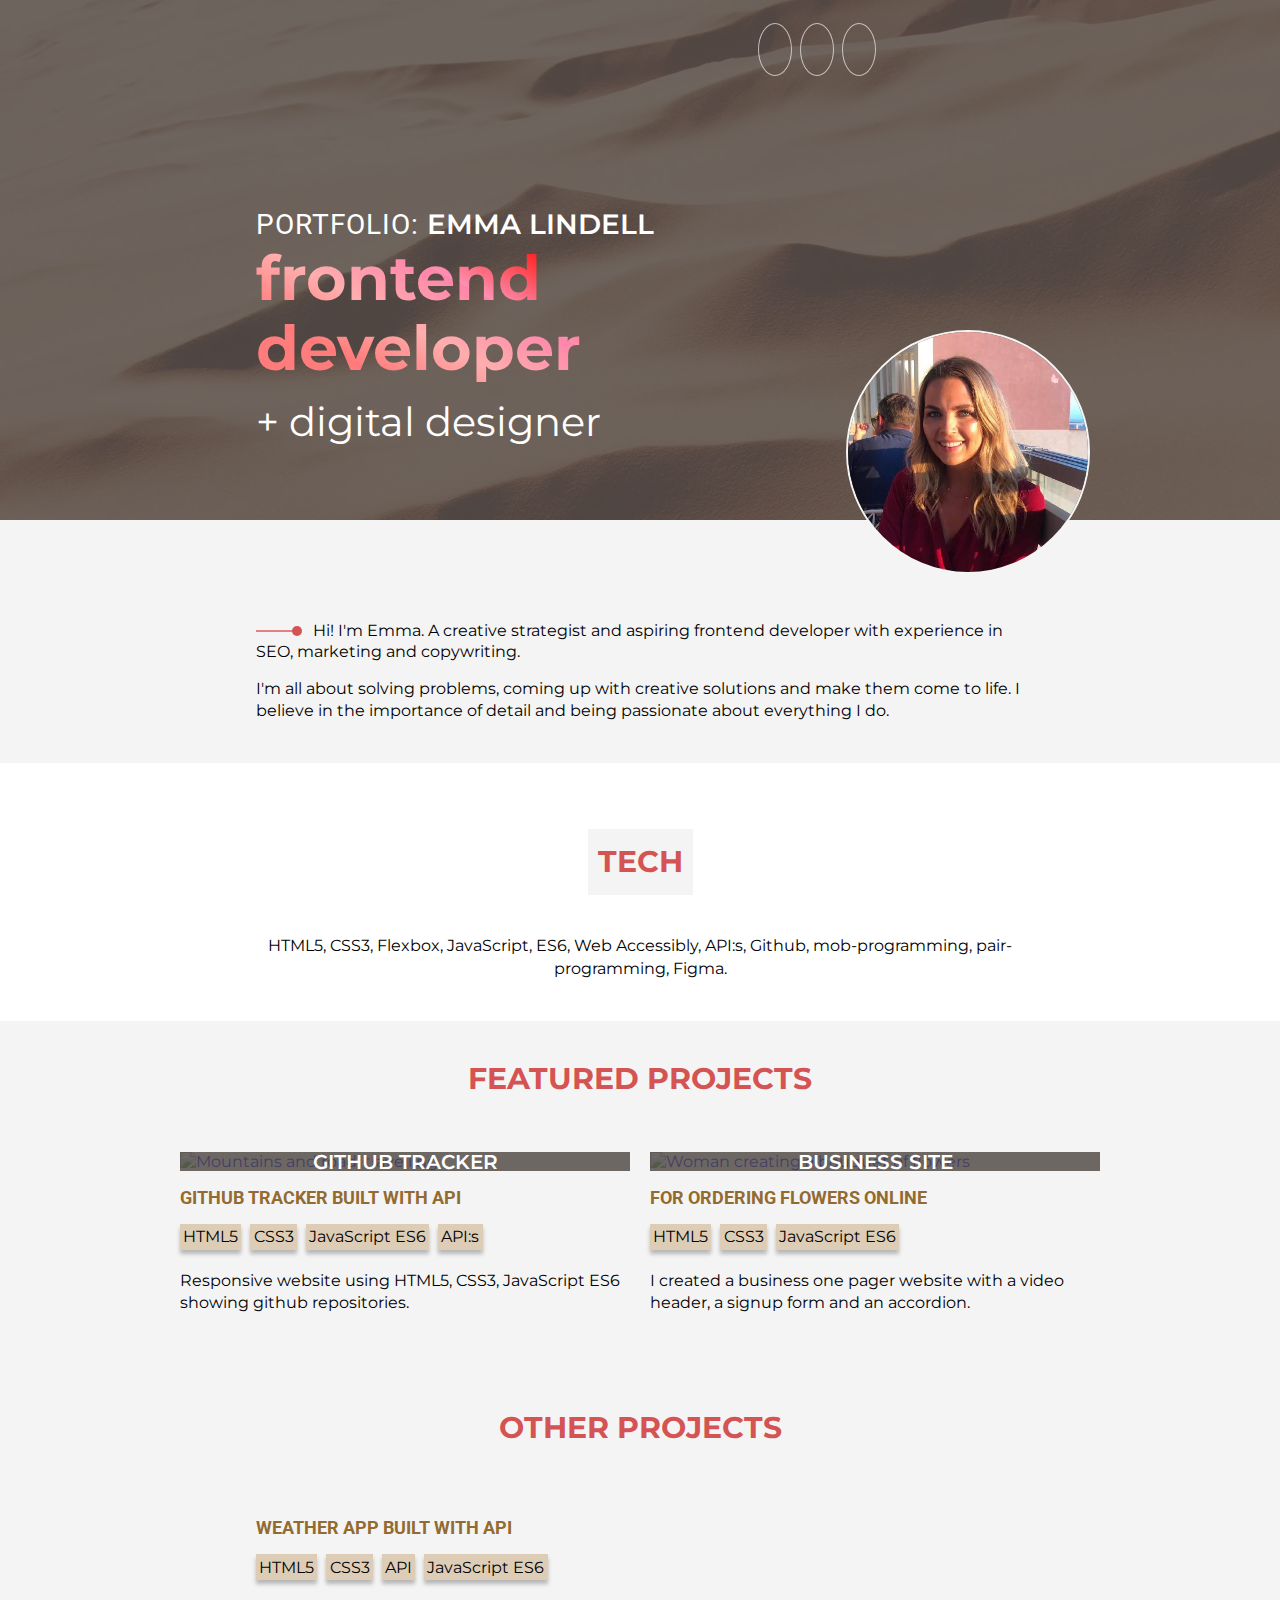
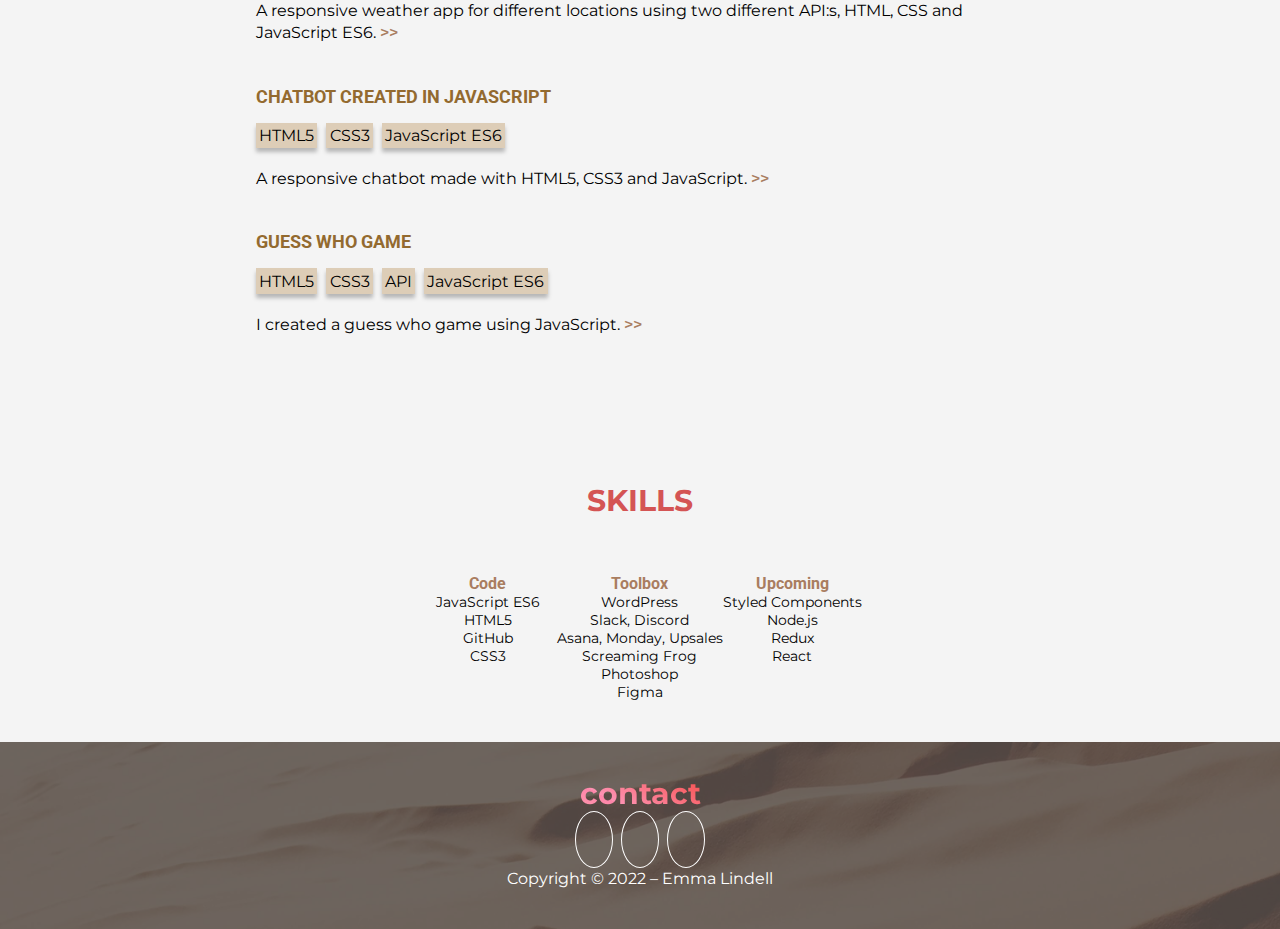
==== code/index.html @ 88740f51 "Started with flex" ====
<!DOCTYPE html>
<html lang="en">
<head>
    <meta charset="UTF-8">
    <meta http-equiv="X-UA-Compatible" content="IE=edge">
    <meta name="viewport" content="width=device-width, initial-scale=1.0">
    <title>Emma Lindell Portfolio</title>
    <!-- CSS LINK-->
    <link rel="stylesheet" href="./style.css" />
    <!-- GOOGLE FONTS -->
    <link rel="preconnect" href="https://fonts.googleapis.com">
    <link rel="preconnect" href="https://fonts.gstatic.com" crossorigin>
    <link href="https://fonts.googleapis.com/css2?family=Montserrat:ital,wght@0,100;0,200;0,300;0,400;0,500;0,600;0,700;1,100;1,200;1,300;1,400;1,500&family=Roboto:ital,wght@0,100;0,300;0,400;0,500;0,700;1,100;1,300;1,400;1,500&display=swap" rel="stylesheet">
    <!-- FONT AWESOME-->
    <script src="https://kit.fontawesome.com/3e5d2c7179.js" crossorigin="anonymous"></script>
    <!-- FAVICON -->
    <link rel="icon" href="assets/favicon-pink.png" type="image/gif" sizes="16x16">
    <!-- OG-LINKS-->
    <meta property="og:title" content="Emma Lindell – Portfolio" />
    <meta property="og:description" content="Frontend Developer and digital designer"/>
    <meta property="og:image" content="https://i.postimg.cc/Dfx1dxyz/frontend-developer-emma-lindell.jpg"/>
    <meta property="og:url" content="https://emmalindell.netlify.app/" />

</head>

<body>

<header class="header-section">
        <div class="project-overlay"></div>

        <div class="header-content">

            <nav class="nav-icons">
                <a href="https://www.linkedin.com/in/emmalindell4/"><i class="fa-brands fa-linkedin-in fa-1x"></i></a>
                <a href="https://github.com/emmajosefina/"><i class="fa-brands fa-github fa-1x"></i></a>
                <a href="https://stackoverflow.com/c/technigo/users/302"><i class="fa-brands fa-stack-overflow fa-1x"></i></a>
            </nav>

            <img class="profile-picture" src="assets/emma-lindell.jpg" alt="picture of Emma Lindell" />

        <div class="header-text-group">

            <div class="portfolio-presentation">
                <p class="portfolio-name">Portfolio: <span>Emma Lindell</span></p>
                <h1 class="frontend-developer">frontend developer</h1>
                <h2>+ digital designer</h2>
            </div>
        </div>
    </div>
</header>

<main class="main-content">

    <section class="section">
        <div class="container">
            <p class="top-section">
                <span class="line"></span>
                <span class="dot"></span>
                <span class="presentation-hello">Hi! I'm Emma. A creative strategist and aspiring frontend developer with experience in SEO, marketing and copywriting.</span>

                <span class="presentation-hello-second">I'm all about solving problems, coming up with creative solutions and make them come to life. I believe in the importance of detail and being passionate about everything I do.</span>
            </p>
        </div>

    </section>

    <section class="section">
        <div class="container">
            <div class="big-project-heading">
            <h2>Tech</h2>
            </div>

            <p class="tech-tools">HTML5, CSS3, Flexbox, JavaScript, ES6, Web Accessibly, API:s, Github, mob-programming, pair-programming, Figma.</p>
        </div>
    </section>



    <!-- PORTFOLIO SECTION-->
<section class="section">

    <div class="big-project-heading">
        <h2 class="featured-projects">Featured projects</h2>
    </div>
<div class="container-featured-projects"> 
            <div class="gallery-flex">
                <a class="link-to-projects" href="https://github-tracker-emmajosefina.netlify.app/">

            <div class="project-image-group">
                <img class="project-image" src="./assets/mountains-travel-road-tracker.jpg" alt="Mountains and road, travelling" />

                <div class="project-overlay">
                    <p class="project-in-picture">Github Tracker</p>
                </div>
            </div>

        <div class="project-text-group">
            <div class="project-heading">
                    <h2>Github tracker built with API</h2>
                </a>

                <div class="technology-used">
                    <span class="technology-span">HTML5</span>
                    <span class="technology-span">CSS3</span>
	                <span class="technology-span">JavaScript ES6</span>
	                <span class="technology-span">API:s</span>
                </div>

            </div>
            

            <p class="project-description">
                Responsive website using HTML5, CSS3, JavaScript ES6 showing github repositories.
            </p>

        </div>
    </div>

        <div class="gallery-flex">
                    <a class="link-to-projects" href="https://business-site-fresh-flowers.netlify.app/">

        <div class="project-image-group">
                <img class="project-image" src="./assets/flowers-woman-order-bouquet.png" alt="Woman creating a bouquet of flowers" />

                <div class="project-overlay">
                    <p class="project-in-picture">Business Site</p>
                </div>
        </div>

        <div class="project-text-group">
                <div class="project-heading">
                    <h2>For ordering flowers online</h2>
                    </a>

                    <div class="technology-used">
                        <span class="technology-span">HTML5</span>
			            <span class="technology-span">CSS3</span>
			            <span class="technology-span">JavaScript ES6</span>
                    </div>

                </div>

                <p class="project-description">
                    I created a business one pager website with a video header, a signup form and an accordion.
                </p>

        </div>
    </div>

    <div class="hidden-items">
        <div class="gallery-flex">
            <a class="link-to-projects" href="https://github-tracker-emmajosefina.netlify.app/">

            <div class="project-image-group">
                <img class="project-image" src="./assets/mountains-travel-road-tracker.jpg" alt="Mountains and road, travelling" />

                <div class="project-overlay">
                    <p class="project-in-picture">Github Tracker</p>
                </div>
            </div>

        <div class="project-text-group">
            <div class="project-heading">
                    <h2>Github tracker built with API</h2>
                </a>

                <div class="technology-used">
                    <span class="technology-span">HTML5</span>
                    <span class="technology-span">CSS3</span>
	                <span class="technology-span">JavaScript ES6</span>
	                <span class="technology-span">API:s</span>
                </div>

            </div>

            <p class="project-description">
                Responsive website using HTML5, CSS3, JavaScript ES6 showing github repositories.
            </p>

        </div>
        </div>

        <div class="gallery-flex">
                <a class="link-to-projects" href="https://github-tracker-emmajosefina.netlify.app/">

            <div class="project-image-group">
                <img class="project-image" src="./assets/mountains-travel-road-tracker.jpg" alt="Mountains and road, travelling" />

                <div class="project-overlay">
                    <p class="project-in-picture">Github Tracker</p>
                </div>
            </div>

        <div class="project-text-group">
            <div class="project-heading">
                    <h2>Github tracker built with API</h2>
                </a>

                <div class="technology-used">
                    <span class="technology-span">HTML5</span>
                    <span class="technology-span">CSS3</span>
	                <span class="technology-span">JavaScript ES6</span>
	                <span class="technology-span">API:s</span>
                </div>

            </div>

            <p class="project-description">
                Responsive website using HTML5, CSS3, JavaScript ES6 showing github repositories.
            </p>

        </div>
    </div>
</div>

</div>

<!-- </div> Osäker om du behövs-->


<!-- Other projects-->
<section class="section">
    <div class="container">
            
            <div class="big-project-heading">
                <h2>Other projects</h2>
            </div>


        <div class="project-text-group-others">
            <div class="project-heading">
                <h2>Weather app built with API</h2>
                
                    <div class="technology-used">
                            <span class="technology-span">HTML5</span>
					        <span class="technology-span">CSS3</span>
                            <span class="technology-span">API</span>
					        <span class="technology-span">JavaScript ES6</span>
                    </div>
        </div>

            <p class="project-description">
            A responsive weather app for different locations using two different API:s, HTML, CSS and JavaScript ES6. <a class="link-to-netlify" href="https://project-weather-app-foxes.netlify.app/">>></a>
            </p>

    </div>

    <div class="project-text-group-others">
        <div class="project-heading">
                    <h2>Chatbot created in JavaScript</h2>
                
                    <div class="technology-used">
                    <span class="technology-span">HTML5</span>
                    <span class="technology-span">CSS3</span>
                    <span class="technology-span">JavaScript ES6</span>
                </div>

        </div>
                    <p class="project-description">
                        A responsive chatbot made with HTML5, CSS3 and JavaScript. <a class="link-to-netlify" href="https://chatbot-botshop.netlify.app/">>></a>
                    </p>
    </div>

    <div class="project-text-group-others">
            <div class="project-heading">
                <h2>Guess Who Game</h2>

                <div class="technology-used">
                    <span class="technology-span">HTML5</span>
					<span class="technology-span">CSS3</span>
                    <span class="technology-span">API</span>
					<span class="technology-span">JavaScript ES6</span>
                </div>

            </div>
                
                <p class="project-description">
                  I created a guess who game using JavaScript. <a class="link-to-netlify" href="https://guess-who-game-project-five.netlify.app/">>></a>
                </p>
    </div>
    <!-- </div> Not sure if youre needed  -->

</section>
    
<!-- </section> Not sure if youre needed -->

<section class="section">

    <div class="container">
                    <div class="big-project-heading">
                        <h2>Skills</h2>
                    </div>
    
        <div class="skills-parent">
            <div class="skills-child">
                <!-- CODE -->
                <h3 class="skills-header-code">Code</h3>
                <p>JavaScript ES6</p>
                <p>HTML5</p>
                <p>GitHub</p>
                <p>CSS3</p>
            </div>


            <div class="skills-child">
                <!-- TOOLS -->
                <h3 class="skills-header">Toolbox</h3>
                <p>WordPress</p>
                <p>Slack, Discord</p>
                <p>Asana, Monday, Upsales</p>
                <p>Screaming Frog</p>
                <p>Photoshop</p>
                <p>Figma</p>
            </div>

            <div class="skills-child">
                <!-- UPCOMING -->
                <h3 class="skills-header">Upcoming</h3>
                <p>Styled Components</p>
                <p>Node.js</p>
                <p>Redux</p>
                <p>React</p>
        </div>

    </div>
</section>

</main>

<footer>
    <div class="footer-filter"></div>
        <div class="container">

            <div class="big-project-heading">
            Contact
            </div>
           
            <nav class="for-more-nav-icons">
                <a href="https://www.linkedin.com/in/emmalindell4/"><i class="fa-brands fa-linkedin-in fa-1x"></i></a>
                <a href="https://github.com/emmajosefina/"><i class="fa-brands fa-github fa-1x"></i></a>
                <a href="https://stackoverflow.com/c/technigo/users/302"><i class="fa-brands fa-stack-overflow fa-1x"></i></a>
            </nav>
        
        <p class="copyright">Copyright © 2022 – Emma Lindell</p>

    </div>

</body>
</html>
---- code/style.css ----
/* MOBILE */

/* font-family: 'Montserrat', sans-serif;
  font-family: "Roboto", sans-serif;*/

/* Global styles */
* {
  margin: 0;
  font-family: "Montserrat", sans-serif;
}

/* Header */
.nav-icons {
  z-index: 1;
  display: flex;
  position: absolute;
  top: 20px;
  right: 30px;
}

.nav-icons .fa-brands {
  color: #fff;
  border: 1.3px solid rgba(245, 245, 245, 0.676);
  border-radius: 50%;
  padding: 16px;
  margin: 4px;
}

.nav-icons .fa-stack-overflow {
  width: 15px;
}

.header-section {
  background-image: url(assets/sand-background.jpg);
  background-size: cover;
  height: 520px;
  background-position-x: 10%;
  position: relative;
}

.header-content {
  width: 375px;
  margin: 0 auto;
  display: flex;
  flex-direction: column;
}

.header-image > .project-overlay {
  z-index: 1;
  background: #504b46d4;
}

.portfolio-presentation {
  color: #fff;
  z-index: 2;
  position: absolute;
  top: 181px;
  left: 24px;
}

.portfolio-presentation > h1 {
  font-family: "Montserrat", sans-serif;
  font-size: 42px;
  line-height: 49px;
  font-weight: 700;
}

.portfolio-presentation > h2 {
  font-family: "Montserrat", sans-serif;
  font-weight: 400;
  font-size: 24px;
  line-height: 40px;
}

.portfolio-name {
  text-transform: uppercase;
  font-size: 17px;
  line-height: 22px;
  font-family: "Roboto", sans-serif;
  letter-spacing: 1px;
}

.frontend-developer {
  background: linear-gradient(
    28deg,
    #ff7c7c 15%,
    #ff7878 0,
    #ffaeae 30%,
    #fe85aa 45%,
    #fd92b3 0,
    #ff2525 60%,
    #f74444 0,
    #fffdfd 75%
  );
  -webkit-text-fill-color: transparent;
  -webkit-background-clip: text;
  background-clip: text;
}

.portfolio-name > span {
  font-weight: 600;
  letter-spacing: 0;
}

.profile-picture {
  width: 180px;
  border-radius: 50%;
  position: absolute;
  bottom: -24px;
  right: 24px;
  border: 2px solid whitesmoke;
  z-index: 1;
}

.header-text-group {
  display: flex;
  flex-direction: column;
  height: 100%;
  justify-content: flex-end;
  box-sizing: border-box;
}

.section:nth-child(2n + 1) {
  /* Creates different bg-colors for every other section */
  background-color: #f4f4f4;
}

.section .project-overlay:hover {
  background: transparent;
}

.container {
  margin: 0 auto;
  width: 320px;
  padding: 41px 24px 41px 24px;
  display: flex;
  flex-direction: column;
}

.container-featured-projects {
  padding: 5px 24px 10px 24px;
}

.line {
  border: 1px solid #e38282;
  width: 40px;
  display: inline-block;
  margin-bottom: 4px;
}

.dot {
  height: 10px;
  width: 10px;
  background: #d45454;
  border-radius: 50%;
  display: inline-block;
  margin-left: -10px;
}

.container .top-section {
  margin-top: 12px;
}

.presentation-hello {
  line-height: 1.3em;
  margin-left: 7px;
}

.presentation-hello-second {
  margin-top: 15px;
  display: block;
  line-height: 1.4em;
}

.tech-tools {
  text-align: center;
  line-height: 1.4em;
}

.container-portfolio {
  margin: 0 auto;
  width: 320px;
  padding: 41px 24px 0 24px;
  display: flex;
  flex-direction: column;
}

.project-image {
  width: 100%;
  display: flex;
}

.link-to-projects {
  text-decoration: none;
}

.project-image-group {
  position: relative;
  display: block;
}

.technology-used span {
  display: inline-block;
  background: #d4bfa1ba;
  margin-bottom: 5px;
  padding: 0.2rem;
  box-shadow: 0 4px 4px 0 rgb(0 0 0 / 25%);
  margin-right: 5px;
}

.project-overlay {
  position: absolute;
  top: 0;
  left: 0;
  right: 0;
  bottom: 0;
  background: #504b46d4;
  color: #fff;
  font-family: "Montserrat", sans-serif;
  justify-content: center;
  align-items: center;
  font-size: 20px;
  font-weight: 600;
  text-transform: uppercase;
  width: 100%;
  height: 100%;
  display: flex;
}

.image-heading {
  position: absolute;
  z-index: 1;
  color: #fff;
  font-family: "Montserrat", sans-serif;
  justify-content: center;
  align-items: center;
  font-size: 28px;
  font-weight: 500;
  text-transform: uppercase;
  width: 100%;
  height: 100%;
}

.big-project-heading {
  font-family: "Montserrat", sans-serif;
  font-weight: 700;
  font-size: 16px;
  line-height: 22px;
  text-align: center;
  text-transform: uppercase;
  color: #d45454;
}

.big-project-heading h2 {
  background: #f4f4f4;
  display: inline-block;
  padding: 10px 10px;
  margin: 25px 0 15px 0;
}

.project-heading h2 {
  font-size: 18px;
  line-height: 29px;
  margin: 12px 0 12px 0;
  text-transform: uppercase;
  color: #936a2f;
  font-family: "Roboto", sans-serif;
}

.project-description {
  margin: 15px 0 15px 0;
  line-height: 1.4em;
}

.project-text-group-others {
  padding-bottom: 10px;
}

.link-to-netlify {
  text-decoration: none;
  font-weight: 600;
  color: #a97d60;
}

.skills-parent {
  display: flex;
  justify-content: center;
  font-size: 14px;
}

.skills-child {
  display: flex;
  flex-direction: column;
  text-align: center;
}

.skills-header {
  color: #a97d60;
  font-family: "Roboto", sans-serif;
}

.skills-header-code {
  color: #a97d60;
  font-family: "Roboto", sans-serif;
  width: 98px;
}

.for-more-nav-icons {
  text-align: center;
}

.for-more-nav-icons .fa-brands {
  color: #fff;
  border: 1px solid #ffffff;
  border-radius: 50%;
  padding: 18px;
  margin: 4px;
  text-align: center;
}

.for-more-nav-icons .fa-stack-overflow {
  width: 15px;
}

/* Designing footer */
footer {
  background-image: url(assets/sand-background.jpg);
  background-size: cover;
  position: relative;
}

.header-section {
  background-image: url(assets/sand-background.jpg);
  background-size: cover;
  height: 520px;
  background-position-x: 10%;
  position: relative;
}

.footer-filter {
  position: absolute;
  top: 0;
  left: 0;
  right: 0;
  bottom: 0;
  background: #504b46d4;
  color: #fff;
  width: 100%;
  height: 100%;
  display: flex;
}

footer > .container {
  text-align: center;
  display: table;
  flex-direction: row;
  position: relative;
}

footer .big-project-heading {
  background: linear-gradient(
    28deg,
    #ff7c7c 15%,
    #ff7878 0,
    #ffaeae 30%,
    #fe85aa 45%,
    #fd92b3 0,
    #f75656 60%,
    #ef6060 0,
    #f18686 75%
  );
  -webkit-background-clip: text;
  background-clip: text;
  -webkit-text-fill-color: transparent;
  text-transform: lowercase;
  font-size: 30px;
  margin-bottom: 25px;
}

.copyright {
  margin-top: 20px;
  font-family: "Montserrat", sans-serif;
  color: #fff;
}

.hidden-items {
  display: none;
}

/* MEDIA QUERY FOR TABLET*/
@media screen and (min-width: 768px) {
  .container {
    width: 60%;
  }
  .project-text-group {
    width: 50%;
  }

  .profile-picture {
    position: absolute;
    bottom: -24px;
    right: 150px;
  }

  .portfolio-presentation {
    top: 270px;
    left: 150px;
    width: 420px;
  }

  .nav-icons {
    position: absolute;
    top: 40px;
    right: 120px;
  }

  .skills-header-code {
    width: 138px;
  }

  .container-featured-projects {
    padding: 0;
  }

  /* Styling portfolio section with flex */

  .container-featured-projects {
    display: flex;
    flex-direction: row;
    flex-wrap: wrap;
    justify-content: center;
    gap: 20px;
  }

  .gallery-flex {
    width: 450px;
  }

  .project-text-group {
    width: 100%;
  }

  /* .container-featured-projects img {
    width: 400px;
  } */
}

/* MEDIA QUERY FOR DESKTOP */
@media screen and (min-width: 1200px) {
  /* * {
    font-size: 25px;
  } */
  .container {
    width: 60%;
  }

  .container .top-section {
    margin-top: 60px;
  }

  .nav-icons {
    z-index: 1;
    display: flex;
    position: absolute;
    right: 400px;
  }

  .profile-picture {
    right: 190px;
    top: 330px;
    width: 240px;
    height: 240px;
  }

  .portfolio-presentation {
    width: 607px;
    position: absolute;
    left: 256px;
    top: 206px;
    margin-top: 0;
    margin-left: 0;
  }

  .flex-projects {
    width: 485px;
  }

  .portfolio-presentation > h1 {
    font-size: 62px;
    line-height: 70px;
  }

  .portfolio-presentation > h2 {
    font-size: 40px;
    line-height: 78px;
  }

  .portfolio-name {
    font-size: 28px;
    line-height: 37px;
  }

  .portfolio-name > span {
    font-weight: 600;
    line-height: 37px;
  }

  .big-project-heading h2 {
    font-size: 30px;
    line-height: 46px;
    margin-bottom: 40px;
  }

  .nav-icons .fa-stack-overflow {
    width: 14px;
  }
}
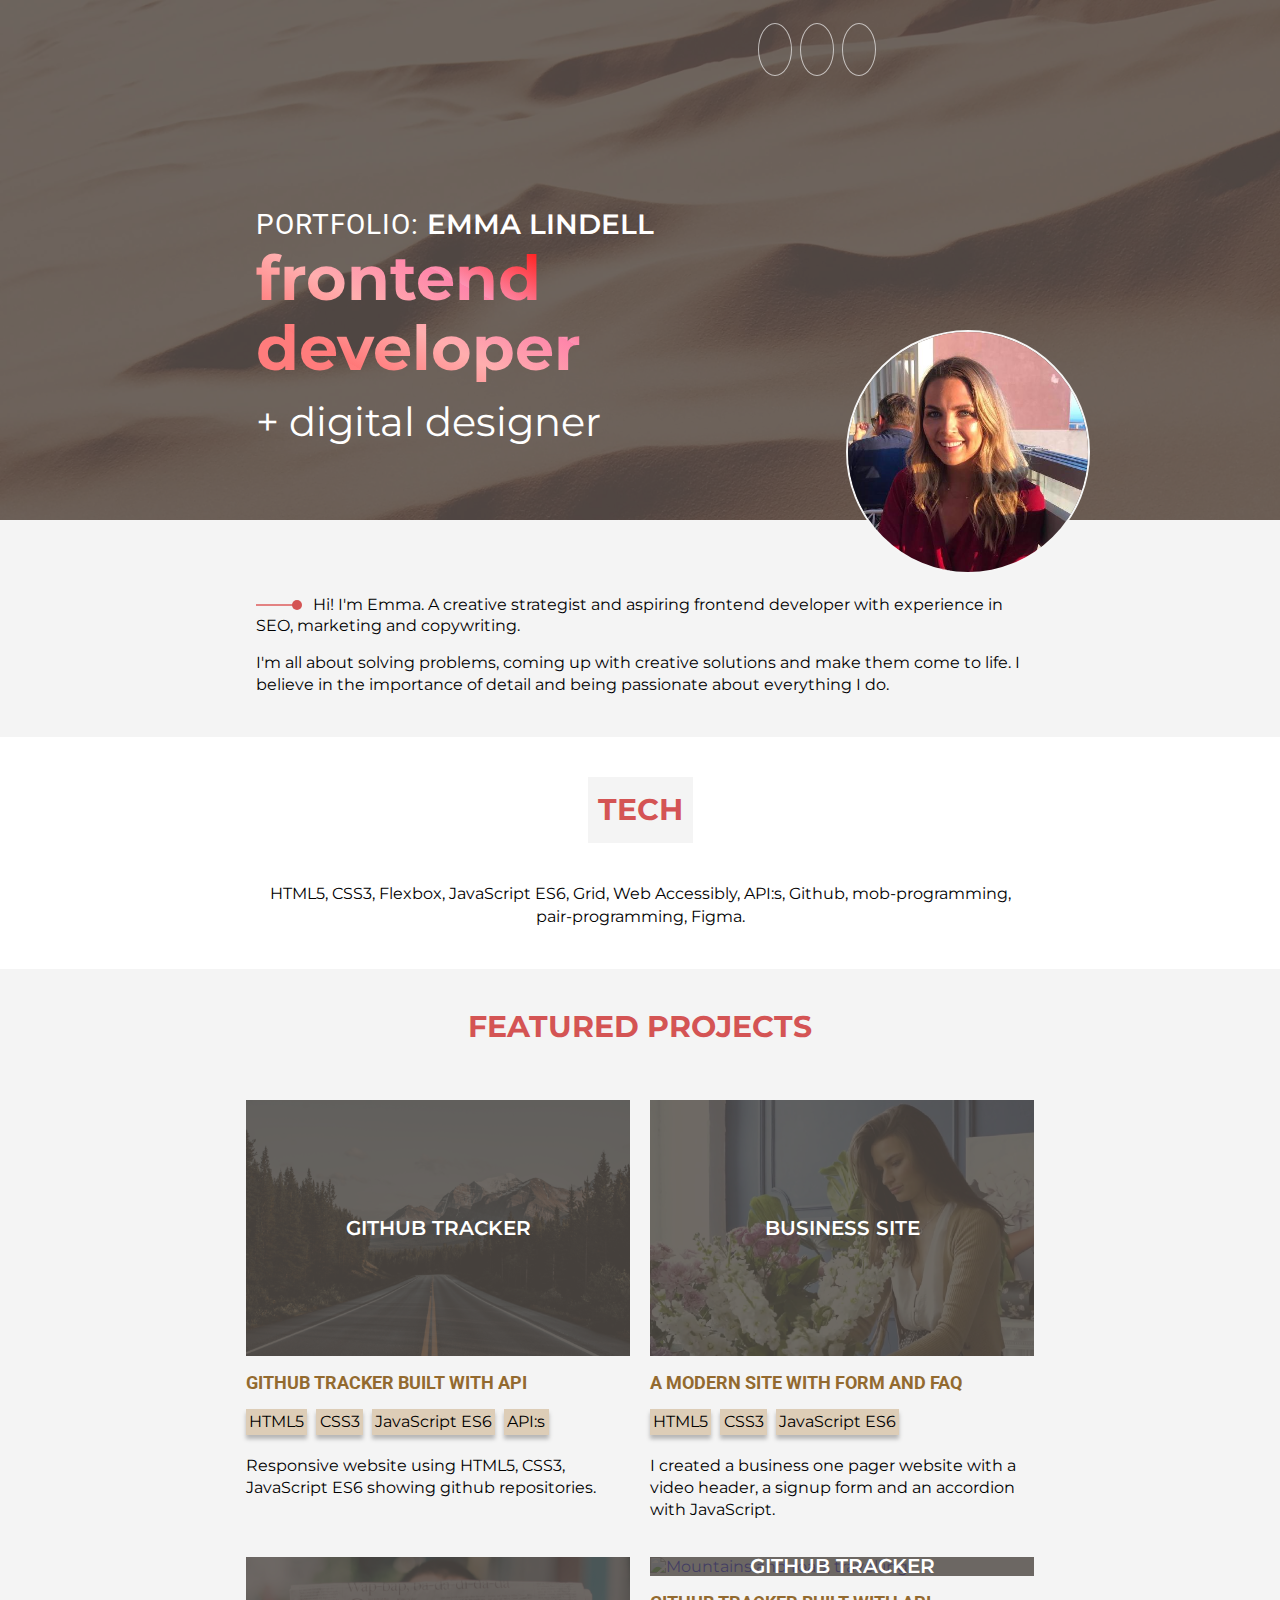
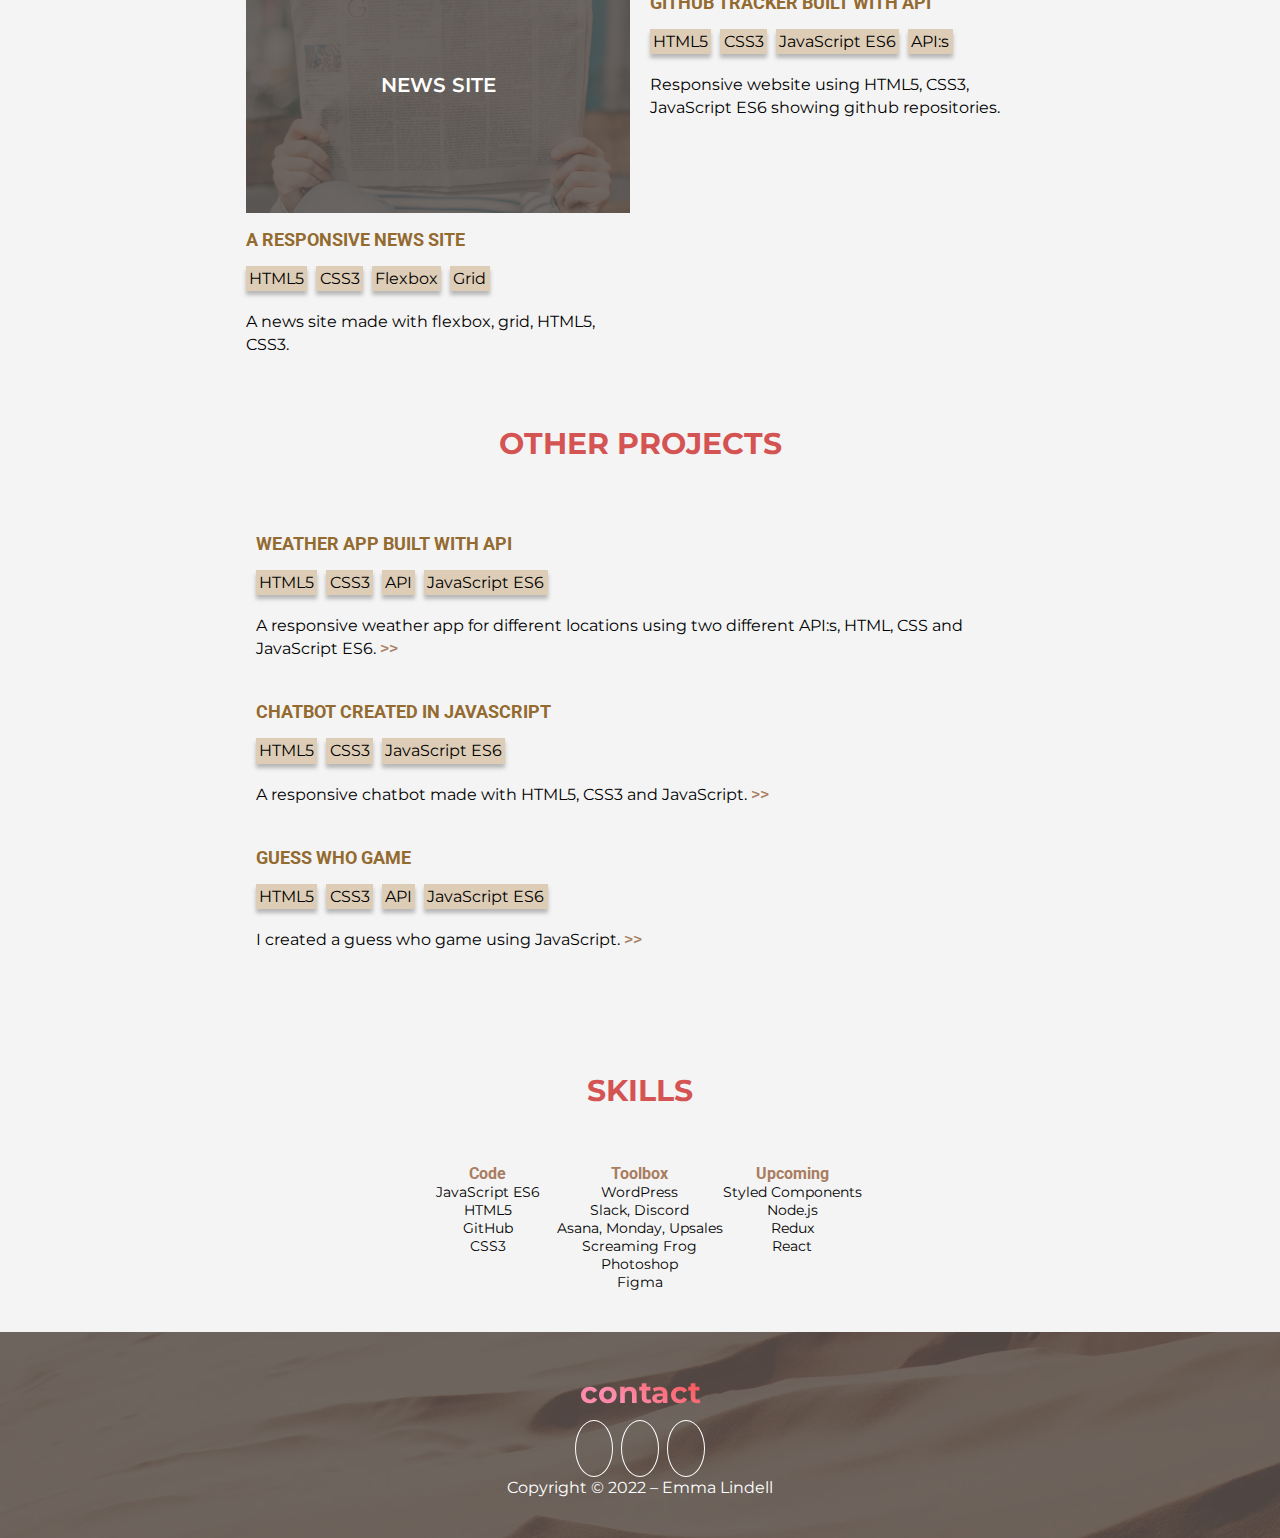
==== commit 0dd871ed: "More flex" ====
--- a/code/index.html
+++ b/code/index.html
@@ -26,27 +26,29 @@
 <body>
 
 <header class="header-section">
-        <div class="project-overlay"></div>
-
-        <div class="header-content">
-
-            <nav class="nav-icons">
-                <a href="https://www.linkedin.com/in/emmalindell4/"><i class="fa-brands fa-linkedin-in fa-1x"></i></a>
-                <a href="https://github.com/emmajosefina/"><i class="fa-brands fa-github fa-1x"></i></a>
-                <a href="https://stackoverflow.com/c/technigo/users/302"><i class="fa-brands fa-stack-overflow fa-1x"></i></a>
-            </nav>
-
-            <img class="profile-picture" src="assets/emma-lindell.jpg" alt="picture of Emma Lindell" />
+        <div class="project-overlay">
+        </div>
+
+    <div class="header-content">
+
+                <nav class="nav-icons">
+                    <a href="https://www.linkedin.com/in/emmalindell4/" rel="link to linkedin" target="_blank"><i class="fa-brands fa-linkedin-in fa-1x" ></i></a>
+                    <a href="https://github.com/emmajosefina/" rel="link to github" target="_blank"><i class="fa-brands fa-github fa-1x"></i></a>
+                    <a href="https://stackoverflow.com/users/17890456/emmajosefina" rel="link to stack overflow" target="_blank"><i class="fa-brands fa-stack-overflow fa-1x"></i></a>
+                </nav>
+
+                <img class="profile-picture" src="assets/emma-lindell.jpg" alt="picture of Emma Lindell" />
 
         <div class="header-text-group">
 
             <div class="portfolio-presentation">
-                <p class="portfolio-name">Portfolio: <span>Emma Lindell</span></p>
-                <h1 class="frontend-developer">frontend developer</h1>
-                <h2>+ digital designer</h2>
-            </div>
-        </div>
-    </div>
+                    <p class="portfolio-name">Portfolio: <span>Emma Lindell</span></p>
+                    <h1 class="frontend-developer">frontend developer</h1>
+                    <h2>+ digital designer</h2>
+            </div>
+        </div>
+    </div>
+
 </header>
 
 <main class="main-content">
@@ -56,47 +58,56 @@
             <p class="top-section">
                 <span class="line"></span>
                 <span class="dot"></span>
-                <span class="presentation-hello">Hi! I'm Emma. A creative strategist and aspiring frontend developer with experience in SEO, marketing and copywriting.</span>
+                <span class="presentation-hello">Hi! I'm Emma. A creative strategist and aspiring frontend developer with experience in SEO, marketing and copywriting.
+                </span>
 
                 <span class="presentation-hello-second">I'm all about solving problems, coming up with creative solutions and make them come to life. I believe in the importance of detail and being passionate about everything I do.</span>
             </p>
         </div>
-
     </section>
 
+
     <section class="section">
+
         <div class="container">
             <div class="big-project-heading">
-            <h2>Tech</h2>
-            </div>
-
-            <p class="tech-tools">HTML5, CSS3, Flexbox, JavaScript, ES6, Web Accessibly, API:s, Github, mob-programming, pair-programming, Figma.</p>
+                <h2>Tech</h2>
+            </div>
+
+            <p class="tech-tools">HTML5, CSS3, Flexbox, JavaScript ES6, Grid, Web Accessibly, API:s, Github, mob-programming, pair-programming, Figma.
+            </p>
         </div>
     </section>
 
 
-
-    <!-- PORTFOLIO SECTION-->
+<!-- PORTFOLIO SECTION-->
 <section class="section">
 
-    <div class="big-project-heading">
-        <h2 class="featured-projects">Featured projects</h2>
-    </div>
+        <div class="big-project-heading">
+            <h2 class="featured-projects">Featured projects</h2>
+        </div>
+
+
 <div class="container-featured-projects"> 
-            <div class="gallery-flex">
-                <a class="link-to-projects" href="https://github-tracker-emmajosefina.netlify.app/">
-
-            <div class="project-image-group">
-                <img class="project-image" src="./assets/mountains-travel-road-tracker.jpg" alt="Mountains and road, travelling" />
-
-                <div class="project-overlay">
-                    <p class="project-in-picture">Github Tracker</p>
-                </div>
-            </div>
+
+    <div class="gallery-flex">
+                    
+                <a class="link-to-projects" href="https://github-tracker-emmajosefina.netlify.app/" rel="link to github tracker" target="_blank">
+
+            
+                <div class="project-image-group">
+                    
+                    <img class="project-image" src="./assets/mountain-road.jpg" alt="Mountains and road, travelling" />
+
+                    <div class="project-overlay">
+                        <p class="project-in-picture">
+                            Github Tracker
+                        </p>
+                    </div>
+                </div>
 
         <div class="project-text-group">
-            <div class="project-heading">
-                    <h2>Github tracker built with API</h2>
+            <div class="project-heading"><h2>Github tracker built with API</h2>
                 </a>
 
                 <div class="technology-used">
@@ -116,21 +127,26 @@
         </div>
     </div>
 
-        <div class="gallery-flex">
-                    <a class="link-to-projects" href="https://business-site-fresh-flowers.netlify.app/">
+    <div class="gallery-flex">
+                
+                <a class="link-to-projects" href="https://business-site-fresh-flowers.netlify.app/" rel="link to business site" target="_blank">
 
         <div class="project-image-group">
-                <img class="project-image" src="./assets/flowers-woman-order-bouquet.png" alt="Woman creating a bouquet of flowers" />
-
-                <div class="project-overlay">
-                    <p class="project-in-picture">Business Site</p>
-                </div>
+                    <img class="project-image" src="./assets/florist-flowers-woman.jpg" alt="Woman creating a bouquet of flowers" />
+
+            <div class="project-overlay">
+                    
+                <p class="project-in-picture">
+                    Business Site
+                </p>
+            </div>
+
         </div>
 
         <div class="project-text-group">
-                <div class="project-heading">
-                    <h2>For ordering flowers online</h2>
-                    </a>
+            <div class="project-heading">
+                    <h2>A modern site with form and FAQ</h2>
+                </a>
 
                     <div class="technology-used">
                         <span class="technology-span">HTML5</span>
@@ -138,85 +154,87 @@
 			            <span class="technology-span">JavaScript ES6</span>
                     </div>
 
-                </div>
+            </div>
 
                 <p class="project-description">
-                    I created a business one pager website with a video header, a signup form and an accordion.
+                    I created a business one pager website with a video header, a signup form and an accordion with JavaScript.
                 </p>
 
         </div>
     </div>
 
-    <div class="hidden-items">
-        <div class="gallery-flex">
-            <a class="link-to-projects" href="https://github-tracker-emmajosefina.netlify.app/">
+<div class="hidden-items">
+
+    <div class="gallery-flex">
+                <a class="link-to-projects" href="https://news-site-plants-daily.netlify.app/" rel="link to news site" target="_blank" >
+
+                <div class="project-image-group">
+                    <img class="project-image" src="./assets/news-paper-man-reading.jpg" alt="news paper new site man reading" />
+
+                    <div class="project-overlay">
+                        <p class="project-in-picture">News Site</p>
+                    </div>
+                </div>
+
+
+        <div class="project-text-group">
+        
+            <div class="project-heading">
+                    <h2>A responsive news site</h2>
+            
+                </a>
+
+                    <div class="technology-used">
+                        <span class="technology-span">HTML5</span>
+                        <span class="technology-span">CSS3</span>
+	                    <span class="technology-span">Flexbox</span>
+	                    <span class="technology-span">Grid</span>
+                    </div>
+
+            </div>
+
+            <p class="project-description">
+                A news site made with flexbox, grid, HTML5, CSS3.
+            </p>
+
+        </div>
+    </div>
+
+    <div class="gallery-flex">
+                <a class="link-to-projects" href="https://github-tracker-emmajosefina.netlify.app/">
 
             <div class="project-image-group">
-                <img class="project-image" src="./assets/mountains-travel-road-tracker.jpg" alt="Mountains and road, travelling" />
-
-                <div class="project-overlay">
-                    <p class="project-in-picture">Github Tracker</p>
-                </div>
+                    <img class="project-image" src="./assets/mountains-travel-road-tracker.jpg" alt="Mountains and road, travelling" />
+
+                    <div class="project-overlay">
+                        <p class="project-in-picture">Github Tracker</p>
+                    </div>
             </div>
 
         <div class="project-text-group">
+            
             <div class="project-heading">
                     <h2>Github tracker built with API</h2>
                 </a>
 
-                <div class="technology-used">
-                    <span class="technology-span">HTML5</span>
-                    <span class="technology-span">CSS3</span>
-	                <span class="technology-span">JavaScript ES6</span>
-	                <span class="technology-span">API:s</span>
-                </div>
-
-            </div>
-
-            <p class="project-description">
-                Responsive website using HTML5, CSS3, JavaScript ES6 showing github repositories.
-            </p>
-
-        </div>
-        </div>
-
-        <div class="gallery-flex">
-                <a class="link-to-projects" href="https://github-tracker-emmajosefina.netlify.app/">
-
-            <div class="project-image-group">
-                <img class="project-image" src="./assets/mountains-travel-road-tracker.jpg" alt="Mountains and road, travelling" />
-
-                <div class="project-overlay">
-                    <p class="project-in-picture">Github Tracker</p>
-                </div>
-            </div>
-
-        <div class="project-text-group">
-            <div class="project-heading">
-                    <h2>Github tracker built with API</h2>
-                </a>
-
-                <div class="technology-used">
-                    <span class="technology-span">HTML5</span>
-                    <span class="technology-span">CSS3</span>
-	                <span class="technology-span">JavaScript ES6</span>
-	                <span class="technology-span">API:s</span>
-                </div>
-
-            </div>
-
-            <p class="project-description">
-                Responsive website using HTML5, CSS3, JavaScript ES6 showing github repositories.
-            </p>
+                    <div class="technology-used">
+                        <span class="technology-span">HTML5</span>
+                        <span class="technology-span">CSS3</span>
+	                    <span class="technology-span">JavaScript ES6</span>
+	                    <span class="technology-span">API:s</span>
+                    </div>
+
+            </div>
+
+                <p class="project-description">
+                    Responsive website using HTML5, CSS3, JavaScript ES6 showing github repositories.
+                </p>
 
         </div>
     </div>
 </div>
 
 </div>
-
-<!-- </div> Osäker om du behövs-->
-
 
 <!-- Other projects-->
 <section class="section">
@@ -242,8 +260,8 @@
             <p class="project-description">
             A responsive weather app for different locations using two different API:s, HTML, CSS and JavaScript ES6. <a class="link-to-netlify" href="https://project-weather-app-foxes.netlify.app/">>></a>
             </p>
-
-    </div>
+    </div>
+
 
     <div class="project-text-group-others">
         <div class="project-heading">
@@ -278,11 +296,9 @@
                   I created a guess who game using JavaScript. <a class="link-to-netlify" href="https://guess-who-game-project-five.netlify.app/">>></a>
                 </p>
     </div>
-    <!-- </div> Not sure if youre needed  -->
 
 </section>
-    
-<!-- </section> Not sure if youre needed -->
+
 
 <section class="section">
 
--- a/code/style.css
+++ b/code/style.css
@@ -132,13 +132,13 @@
 .container {
   margin: 0 auto;
   width: 320px;
-  padding: 41px 24px 41px 24px;
+  padding: 15px 24px 41px 24px;
   display: flex;
   flex-direction: column;
 }
 
 .container-featured-projects {
-  padding: 5px 24px 10px 24px;
+  padding: 5px 24px 0 24px;
 }
 
 .line {
@@ -158,7 +158,7 @@
 }
 
 .container .top-section {
-  margin-top: 12px;
+  margin-top: 22px;
 }
 
 .presentation-hello {
@@ -374,7 +374,7 @@
   -webkit-text-fill-color: transparent;
   text-transform: lowercase;
   font-size: 30px;
-  margin-bottom: 25px;
+  margin: 35px 0;
 }
 
 .copyright {
@@ -420,6 +420,14 @@
 
   .container-featured-projects {
     padding: 0;
+  }
+
+  .hidden-items {
+    display: flex;
+    flex-direction: row;
+    flex-wrap: wrap;
+    justify-content: center;
+    gap: 20px;
   }
 
   /* Styling portfolio section with flex */
@@ -433,16 +441,12 @@
   }
 
   .gallery-flex {
-    width: 450px;
+    width: 30%;
   }
 
   .project-text-group {
     width: 100%;
   }
-
-  /* .container-featured-projects img {
-    width: 400px;
-  } */
 }
 
 /* MEDIA QUERY FOR DESKTOP */
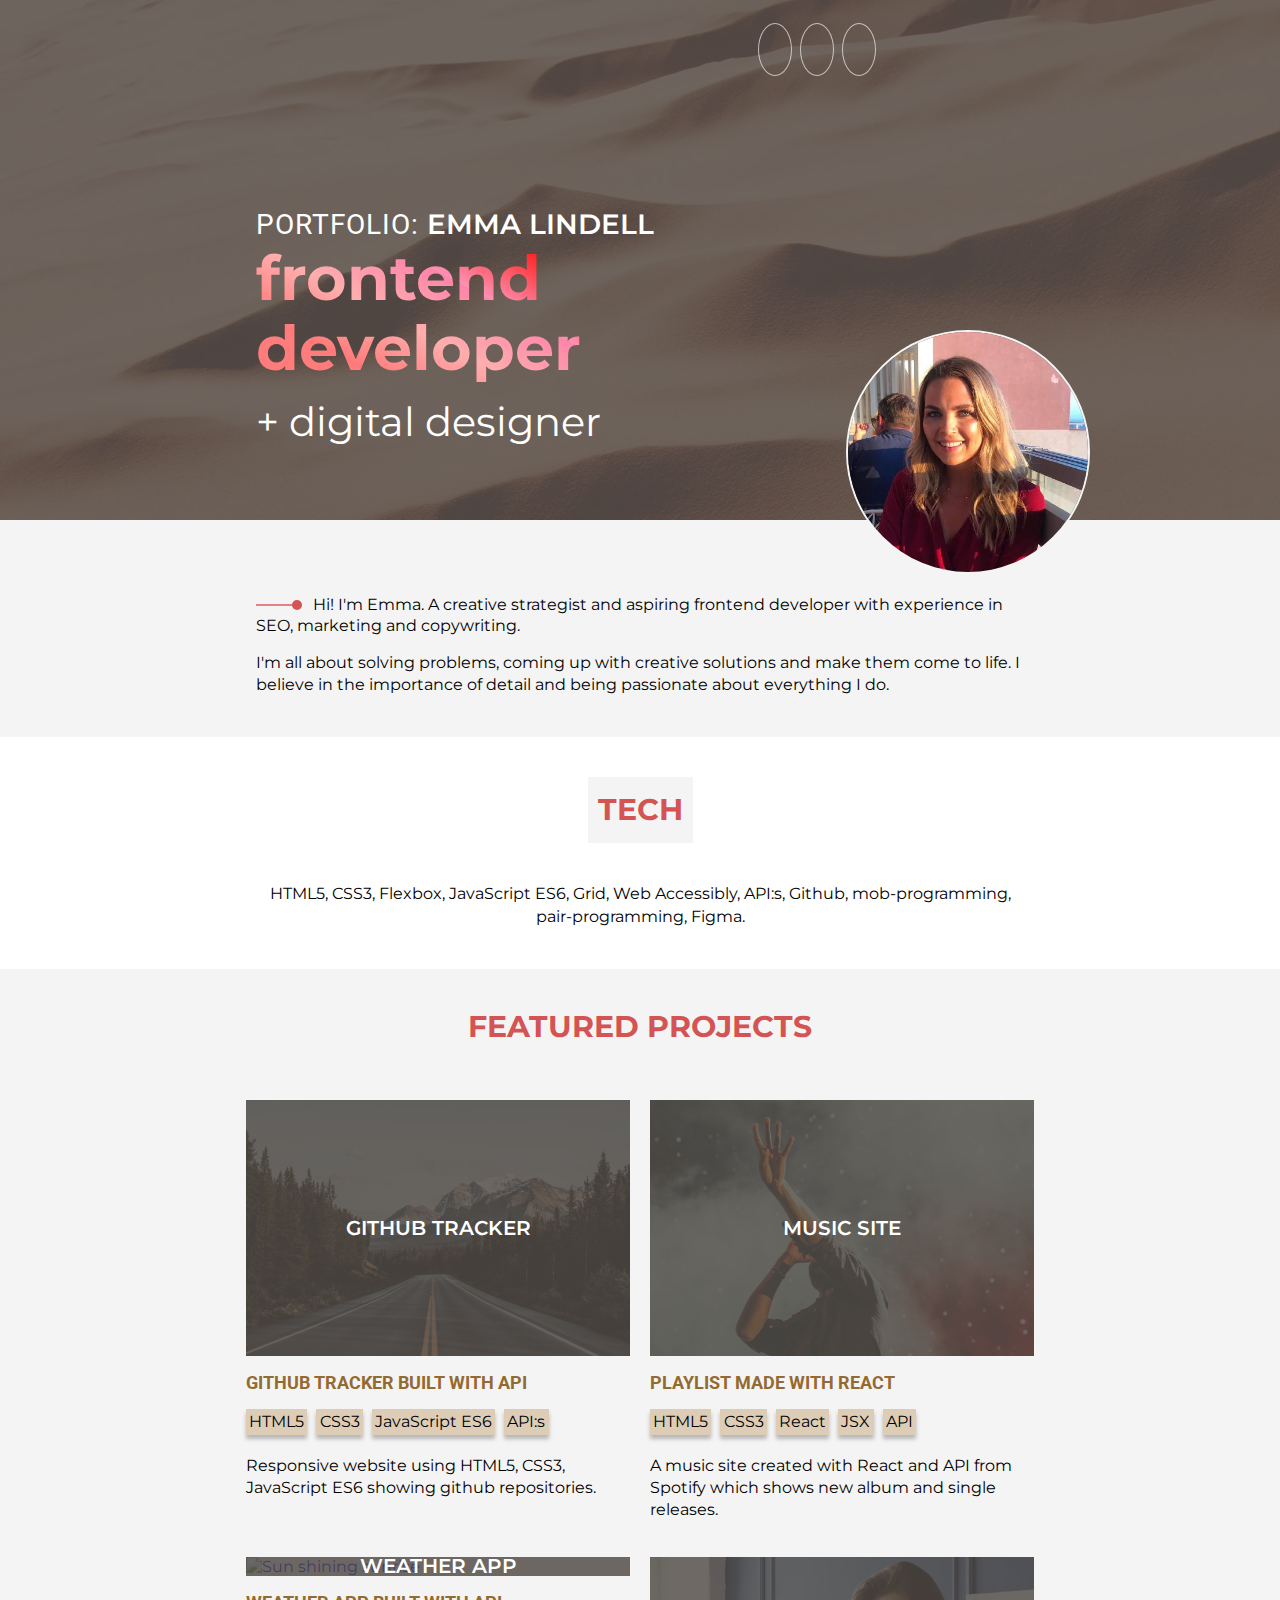
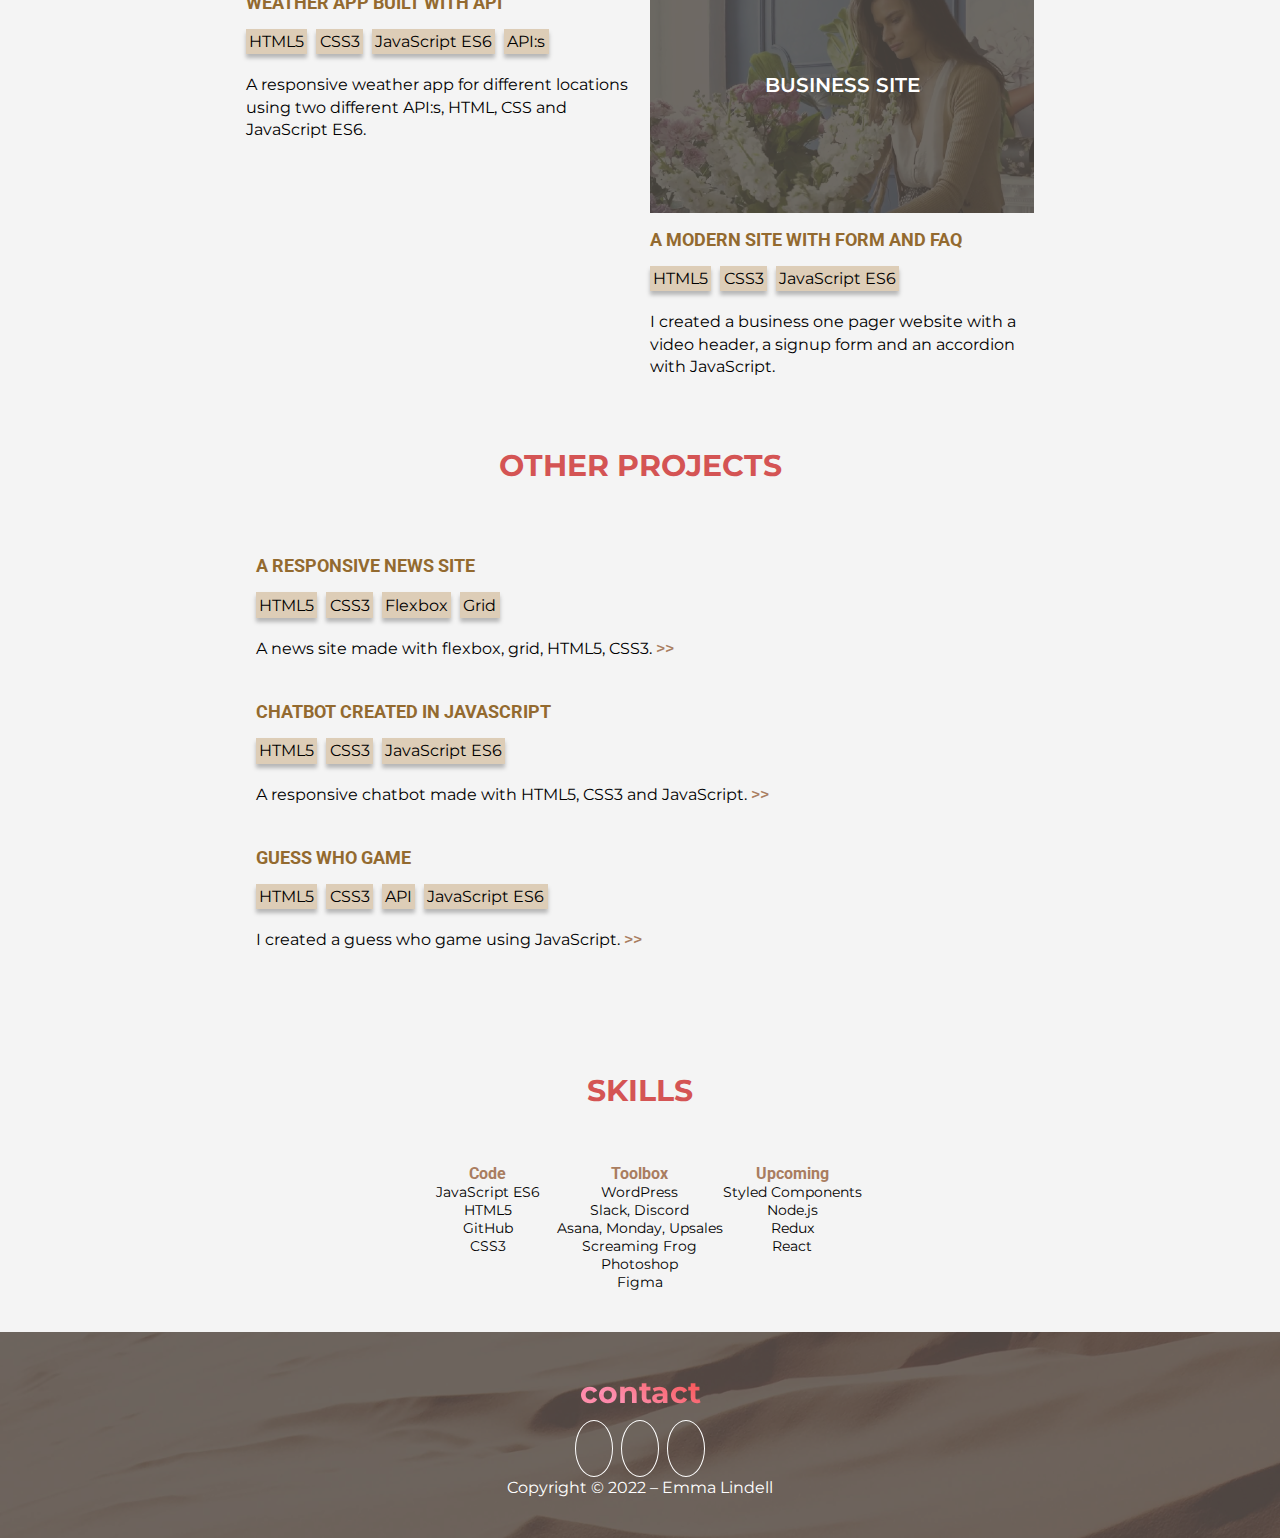
==== commit 855a05f1: "Music site project added" ====
--- a/code/index.html
+++ b/code/index.html
@@ -129,15 +129,15 @@
 
     <div class="gallery-flex">
                 
-                <a class="link-to-projects" href="https://business-site-fresh-flowers.netlify.app/" rel="link to business site" target="_blank">
+                <a class="link-to-projects" href="https://music-releases-ida-emma.netlify.app/" rel="link to music releases site" target="_blank">
 
         <div class="project-image-group">
-                    <img class="project-image" src="./assets/florist-flowers-woman.jpg" alt="Woman creating a bouquet of flowers" />
+                    <img class="project-image" src="./assets/music-releases-album.jpg" alt="Man singing music album concert" />
 
             <div class="project-overlay">
                     
                 <p class="project-in-picture">
-                    Business Site
+                    MUSIC SITE
                 </p>
             </div>
 
@@ -145,19 +145,21 @@
 
         <div class="project-text-group">
             <div class="project-heading">
-                    <h2>A modern site with form and FAQ</h2>
+                    <h2>Playlist made with React</h2>
                 </a>
 
                     <div class="technology-used">
                         <span class="technology-span">HTML5</span>
 			            <span class="technology-span">CSS3</span>
-			            <span class="technology-span">JavaScript ES6</span>
+			            <span class="technology-span">React</span>
+                        <span class="technology-span">JSX</span>
+                        <span class="technology-span">API</span>
                     </div>
 
             </div>
 
                 <p class="project-description">
-                    I created a business one pager website with a video header, a signup form and an accordion with JavaScript.
+                    A music site created with React and API from Spotify which shows new album and single releases.
                 </p>
 
         </div>
@@ -166,55 +168,21 @@
 <div class="hidden-items">
 
     <div class="gallery-flex">
-                <a class="link-to-projects" href="https://news-site-plants-daily.netlify.app/" rel="link to news site" target="_blank" >
-
-                <div class="project-image-group">
-                    <img class="project-image" src="./assets/news-paper-man-reading.jpg" alt="news paper new site man reading" />
+                
+        <a class="link-to-projects" href="https://project-weather-app-foxes.netlify.app/" rel="weather-app" target="_blank">
+
+            <div class="project-image-group">
+                    <img class="project-image" src="./assets/weather-sun-sky.jpg" alt="Sun shining sunrise" />
 
                     <div class="project-overlay">
-                        <p class="project-in-picture">News Site</p>
-                    </div>
-                </div>
-
-
-        <div class="project-text-group">
-        
-            <div class="project-heading">
-                    <h2>A responsive news site</h2>
-            
-                </a>
-
-                    <div class="technology-used">
-                        <span class="technology-span">HTML5</span>
-                        <span class="technology-span">CSS3</span>
-	                    <span class="technology-span">Flexbox</span>
-	                    <span class="technology-span">Grid</span>
-                    </div>
-
-            </div>
-
-            <p class="project-description">
-                A news site made with flexbox, grid, HTML5, CSS3.
-            </p>
-
-        </div>
-    </div>
-
-    <div class="gallery-flex">
-                <a class="link-to-projects" href="https://github-tracker-emmajosefina.netlify.app/">
-
-            <div class="project-image-group">
-                    <img class="project-image" src="./assets/mountains-travel-road-tracker.jpg" alt="Mountains and road, travelling" />
-
-                    <div class="project-overlay">
-                        <p class="project-in-picture">Github Tracker</p>
+                        <p class="project-in-picture">Weather App</p>
                     </div>
             </div>
 
         <div class="project-text-group">
             
             <div class="project-heading">
-                    <h2>Github tracker built with API</h2>
+                    <h2>Weather app built with API</h2>
                 </a>
 
                     <div class="technology-used">
@@ -227,8 +195,42 @@
             </div>
 
                 <p class="project-description">
-                    Responsive website using HTML5, CSS3, JavaScript ES6 showing github repositories.
+                    A responsive weather app for different locations using two different API:s, HTML, CSS and JavaScript ES6.                
                 </p>
+
+        </div>
+    </div>
+
+    <div class="gallery-flex">
+        <a class="link-to-projects" href="https://business-site-fresh-flowers.netlify.app/" rel="Woman creating a bouquet of flowers" target="_blank" >
+
+            <div class="project-image-group">
+                <img class="project-image" src="./assets/florist-flowers-woman.jpg" alt="news paper new site man reading" />
+
+                <div class="project-overlay">
+                    <p class="project-in-picture">Business Site</p>
+                </div>
+            </div>
+
+
+    <div class="project-text-group">
+    
+        <div class="project-heading">
+                <h2>A modern site with form and FAQ</h2>
+        
+            </a>
+
+                <div class="technology-used">
+                    <span class="technology-span">HTML5</span>
+                    <span class="technology-span">CSS3</span>
+                    <span class="technology-span">JavaScript ES6</span>
+                </div>
+
+        </div>
+
+        <p class="project-description">
+            I created a business one pager website with a video header, a signup form and an accordion with JavaScript.
+        </p>
 
         </div>
     </div>
@@ -242,24 +244,23 @@
             
             <div class="big-project-heading">
                 <h2>Other projects</h2>
-            </div>
-
-
-        <div class="project-text-group-others">
-            <div class="project-heading">
-                <h2>Weather app built with API</h2>
+    </div>
+
+    <div class="project-text-group-others">
+        <div class="project-heading">
+                    <h2>A responsive News Site</h2>
                 
                     <div class="technology-used">
-                            <span class="technology-span">HTML5</span>
-					        <span class="technology-span">CSS3</span>
-                            <span class="technology-span">API</span>
-					        <span class="technology-span">JavaScript ES6</span>
-                    </div>
-        </div>
-
-            <p class="project-description">
-            A responsive weather app for different locations using two different API:s, HTML, CSS and JavaScript ES6. <a class="link-to-netlify" href="https://project-weather-app-foxes.netlify.app/">>></a>
-            </p>
+                    <span class="technology-span">HTML5</span>
+                    <span class="technology-span">CSS3</span>
+                    <span class="technology-span">Flexbox</span>
+                    <span class="technology-span">Grid</span>
+                </div>
+
+        </div>
+                    <p class="project-description">
+                        A news site made with flexbox, grid, HTML5, CSS3. <a class="link-to-netlify" href="https://news-site-plants-daily.netlify.app/" rel="link to chatbot" target="_blank">>></a>
+                    </p>
     </div>
 
 
@@ -275,7 +276,7 @@
 
         </div>
                     <p class="project-description">
-                        A responsive chatbot made with HTML5, CSS3 and JavaScript. <a class="link-to-netlify" href="https://chatbot-botshop.netlify.app/">>></a>
+                        A responsive chatbot made with HTML5, CSS3 and JavaScript. <a class="link-to-netlify" href="https://chatbot-botshop.netlify.app/" rel="link to chatbot" target="_blank">>></a>
                     </p>
     </div>
 
@@ -293,7 +294,7 @@
             </div>
                 
                 <p class="project-description">
-                  I created a guess who game using JavaScript. <a class="link-to-netlify" href="https://guess-who-game-project-five.netlify.app/">>></a>
+                  I created a guess who game using JavaScript. <a class="link-to-netlify" href="https://guess-who-game-project-five.netlify.app/" rel="link to guess who game" target="_blank">>></a>
                 </p>
     </div>
 
@@ -352,9 +353,9 @@
             </div>
            
             <nav class="for-more-nav-icons">
-                <a href="https://www.linkedin.com/in/emmalindell4/"><i class="fa-brands fa-linkedin-in fa-1x"></i></a>
-                <a href="https://github.com/emmajosefina/"><i class="fa-brands fa-github fa-1x"></i></a>
-                <a href="https://stackoverflow.com/c/technigo/users/302"><i class="fa-brands fa-stack-overflow fa-1x"></i></a>
+                <a href="https://www.linkedin.com/in/emmalindell4/" rel="link to linkedIn" target="_blank"><i class="fa-brands fa-linkedin-in fa-1x"></i></a>
+                <a href="https://github.com/emmajosefina/" rel="link to github" target="_blank"><i class="fa-brands fa-github fa-1x"></i></a>
+                <a href="https://stackoverflow.com/c/technigo/users/302" rel="link to Stack Overflow" target="_blank"><i class="fa-brands fa-stack-overflow fa-1x"></i></a>
             </nav>
         
         <p class="copyright">Copyright © 2022 – Emma Lindell</p>
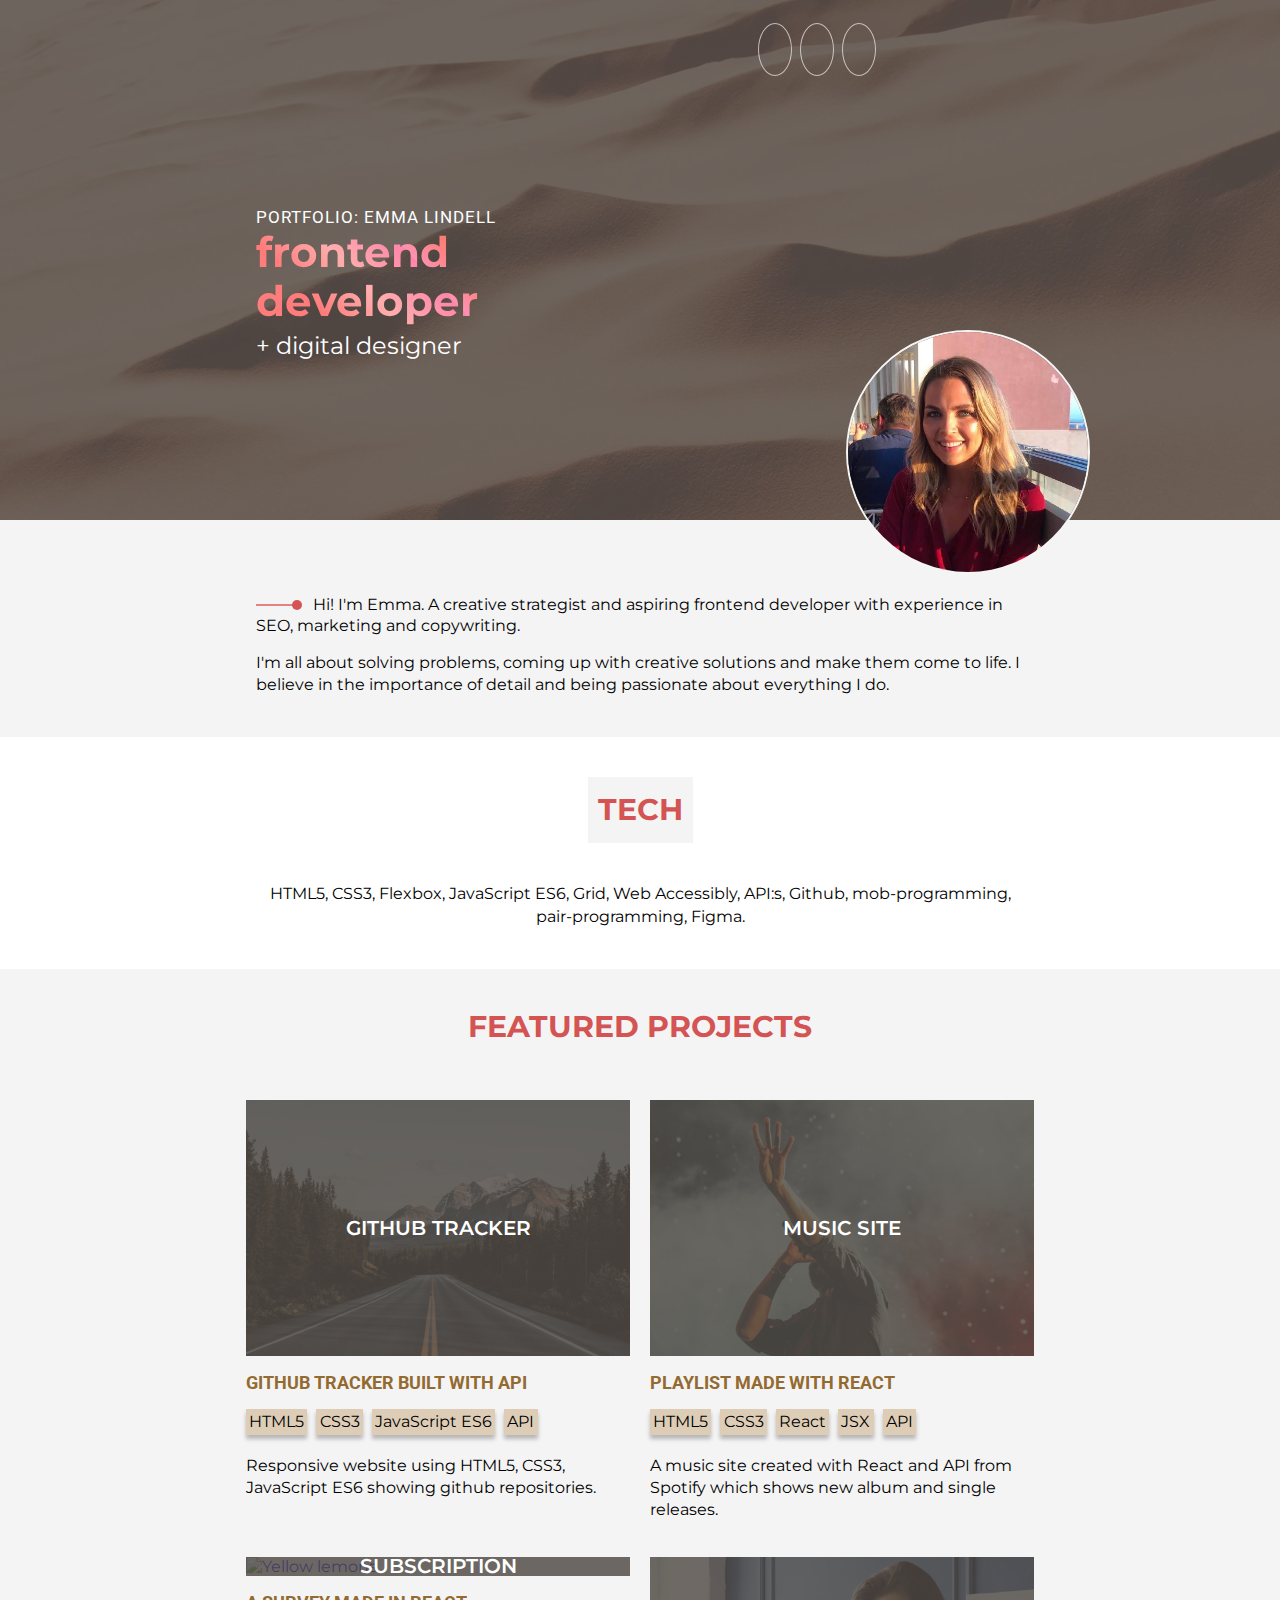
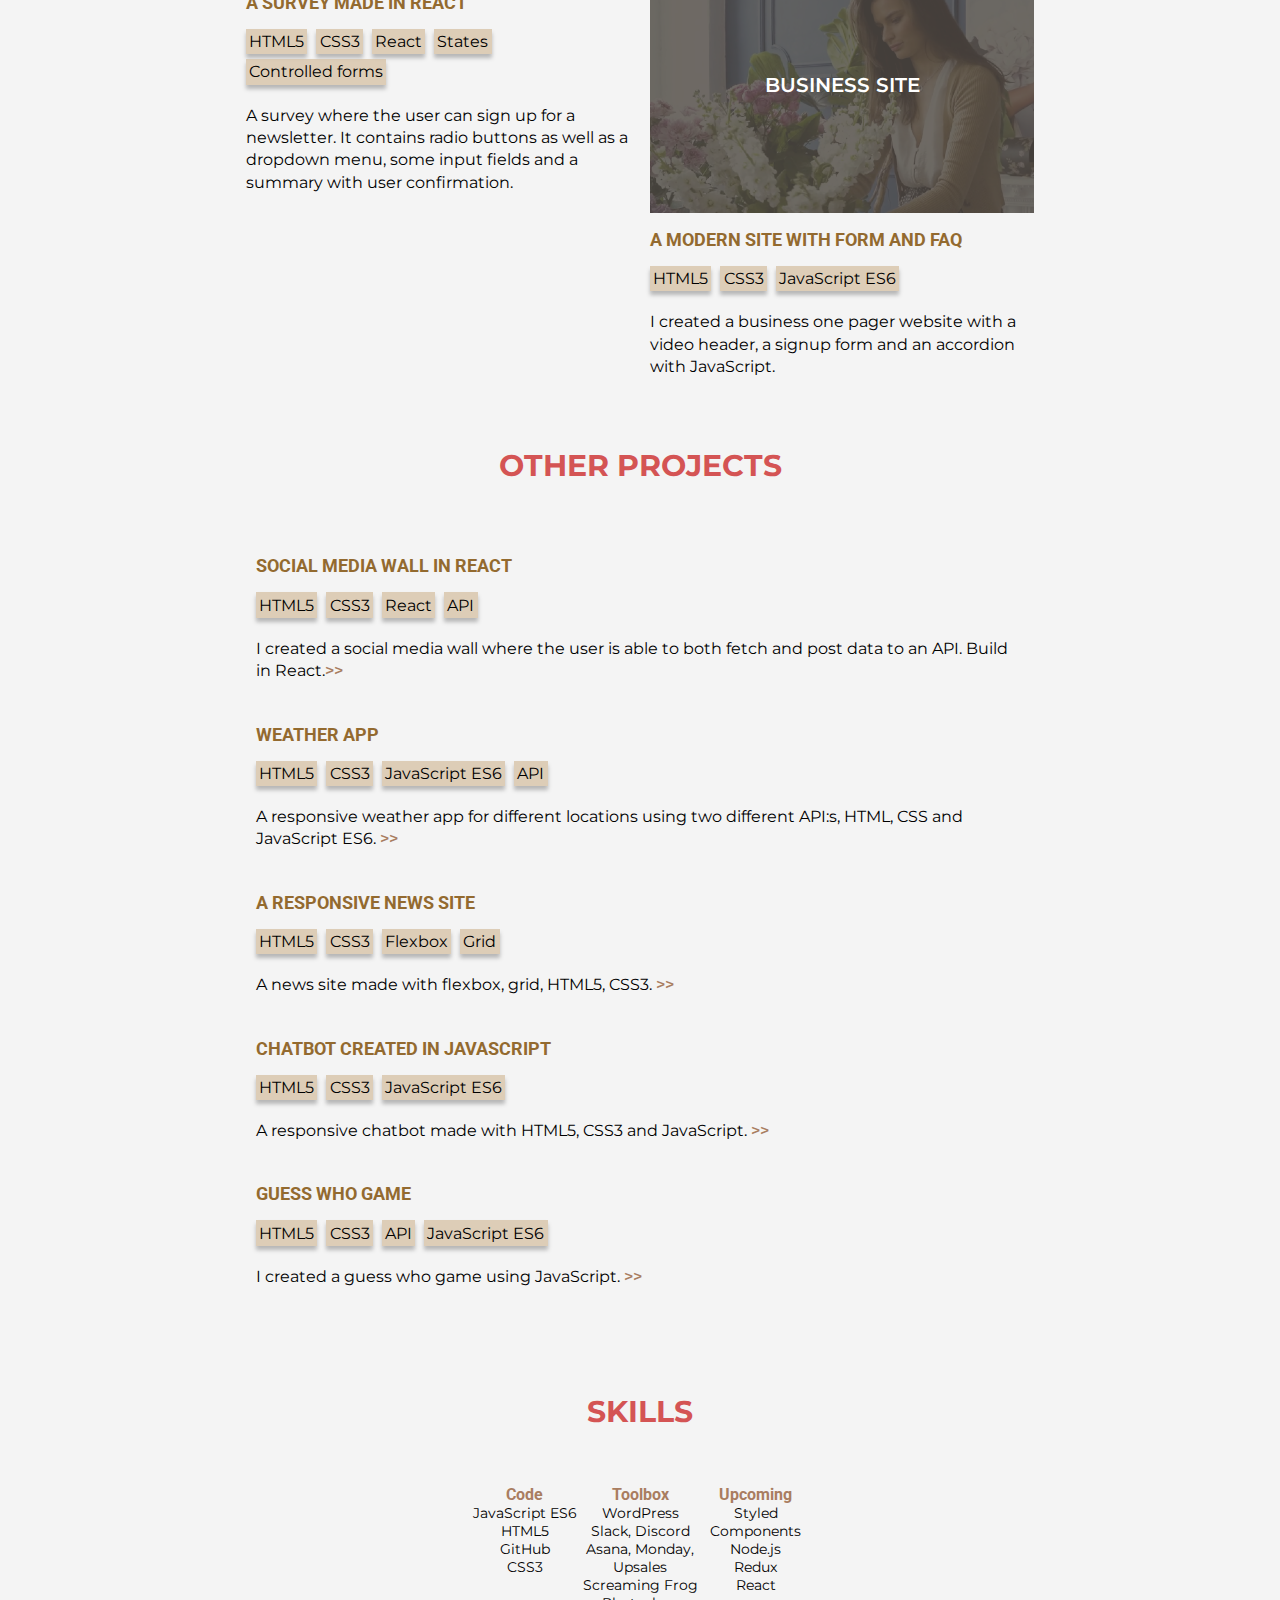
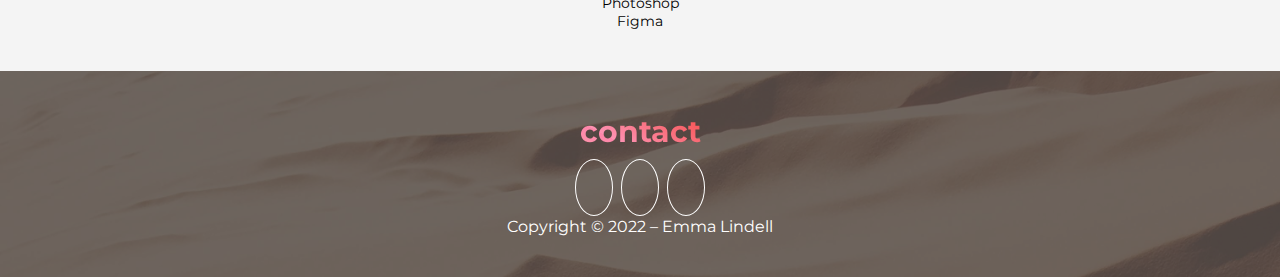
==== commit 02e3cda5: "added happy thoughts" ====
--- a/code/index.html
+++ b/code/index.html
@@ -39,6 +39,8 @@
 
                 <img class="profile-picture" src="assets/emma-lindell.jpg" alt="picture of Emma Lindell" />
 
+
+             
         <div class="header-text-group">
 
             <div class="portfolio-presentation">
@@ -114,7 +116,7 @@
                     <span class="technology-span">HTML5</span>
                     <span class="technology-span">CSS3</span>
 	                <span class="technology-span">JavaScript ES6</span>
-	                <span class="technology-span">API:s</span>
+	                <span class="technology-span">API</span>
                 </div>
 
             </div>
@@ -167,38 +169,40 @@
 
 <div class="hidden-items">
 
-    <div class="gallery-flex">
-                
-        <a class="link-to-projects" href="https://project-weather-app-foxes.netlify.app/" rel="weather-app" target="_blank">
+<div class="gallery-flex">
+                
+        <a class="link-to-projects" href="https://survey-project-emma.netlify.app/" rel="survey-app-in-react" target="_blank">
 
             <div class="project-image-group">
-                    <img class="project-image" src="./assets/weather-sun-sky.jpg" alt="Sun shining sunrise" />
+                    <img class="project-image" src="./assets/lemons-picture.jpg" alt="Yellow lemons" />
 
                     <div class="project-overlay">
-                        <p class="project-in-picture">Weather App</p>
+                        <p class="project-in-picture">Subscription</p>
                     </div>
             </div>
 
         <div class="project-text-group">
             
             <div class="project-heading">
-                    <h2>Weather app built with API</h2>
+                    <h2>A survey made in React</h2>
                 </a>
 
                     <div class="technology-used">
                         <span class="technology-span">HTML5</span>
                         <span class="technology-span">CSS3</span>
-	                    <span class="technology-span">JavaScript ES6</span>
-	                    <span class="technology-span">API:s</span>
+	                    <span class="technology-span">React</span>
+                        <span class="technology-span">States</span>
+                        <span class="technology-span">Controlled forms</span>
                     </div>
 
             </div>
 
                 <p class="project-description">
-                    A responsive weather app for different locations using two different API:s, HTML, CSS and JavaScript ES6.                
+                    A survey where the user can sign up for a newsletter. It contains radio buttons as well as a dropdown menu, some input fields and a summary with user confirmation.             
                 </p>
 
         </div>
+    
     </div>
 
     <div class="gallery-flex">
@@ -248,6 +252,43 @@
 
     <div class="project-text-group-others">
         <div class="project-heading">
+                    <h2>Social Media Wall in React</h2>
+                
+                    <div class="technology-used">
+                        <span class="technology-span">HTML5</span>
+                        <span class="technology-span">CSS3</span>
+	                    <span class="technology-span">React</span>
+	                    <span class="technology-span">API</span>
+                </div>
+
+        </div>
+                    <p class="project-description">
+                       I created a social media wall where the user is able to both fetch and post data to an API. Build in React.<a class="link-to-netlify" href="https://happy-thoughts-today.netlify.app/" rel="link to happy thoughts app made in React" target="_blank">>></a>
+                    </p>
+    </div>
+
+    <div class="project-text-group-others">
+        <div class="project-heading">
+                    <h2>Weather App</h2>
+                
+                    <div class="technology-used">
+                        <span class="technology-span">HTML5</span>
+                        <span class="technology-span">CSS3</span>
+	                    <span class="technology-span">JavaScript ES6</span>
+	                    <span class="technology-span">API</span>
+                </div>
+
+        </div>
+                    <p class="project-description">
+                        A responsive weather app for different locations using two different API:s, HTML, CSS and JavaScript ES6.   <a class="link-to-netlify" href="https://project-weather-app-foxes.netlify.app/" rel="link to weather app" target="_blank">>></a>
+                    </p>
+    </div>
+
+
+
+
+    <div class="project-text-group-others">
+        <div class="project-heading">
                     <h2>A responsive News Site</h2>
                 
                     <div class="technology-used">
@@ -303,7 +344,7 @@
 
 <section class="section">
 
-    <div class="container">
+    <div class="skills-container">
                     <div class="big-project-heading">
                         <h2>Skills</h2>
                     </div>
@@ -311,7 +352,7 @@
         <div class="skills-parent">
             <div class="skills-child">
                 <!-- CODE -->
-                <h3 class="skills-header-code">Code</h3>
+                <h3 class="skills-header">Code</h3>
                 <p>JavaScript ES6</p>
                 <p>HTML5</p>
                 <p>GitHub</p>
@@ -321,6 +362,7 @@
 
             <div class="skills-child">
                 <!-- TOOLS -->
+                <div class="toolbox">
                 <h3 class="skills-header">Toolbox</h3>
                 <p>WordPress</p>
                 <p>Slack, Discord</p>
@@ -328,6 +370,7 @@
                 <p>Screaming Frog</p>
                 <p>Photoshop</p>
                 <p>Figma</p>
+            </div>
             </div>
 
             <div class="skills-child">
--- a/code/style.css
+++ b/code/style.css
@@ -72,7 +72,8 @@
   line-height: 40px;
 }
 
-.portfolio-name {
+.portfolio-name,
+.portfolio-name > span {
   text-transform: uppercase;
   font-size: 17px;
   line-height: 22px;
@@ -88,18 +89,14 @@
     #ffaeae 30%,
     #fe85aa 45%,
     #fd92b3 0,
-    #ff2525 60%,
-    #f74444 0,
-    #fffdfd 75%
+    #f75656 60%,
+    #ef6060 0,
+    #f18686 75%
   );
   -webkit-text-fill-color: transparent;
   -webkit-background-clip: text;
   background-clip: text;
-}
-
-.portfolio-name > span {
-  font-weight: 600;
-  letter-spacing: 0;
+  max-width: 400px;
 }
 
 .profile-picture {
@@ -137,6 +134,14 @@
   flex-direction: column;
 }
 
+.skills-container {
+  margin: 0 auto;
+  width: 350px;
+  padding: 0 0 41px 0;
+  display: flex;
+  flex-direction: column;
+}
+
 .container-featured-projects {
   padding: 5px 24px 0 24px;
 }
@@ -286,12 +291,14 @@
   display: flex;
   justify-content: center;
   font-size: 14px;
+  width: 100%;
 }
 
 .skills-child {
   display: flex;
   flex-direction: column;
   text-align: center;
+  width: 33%;
 }
 
 .skills-header {
@@ -302,7 +309,6 @@
 .skills-header-code {
   color: #a97d60;
   font-family: "Roboto", sans-serif;
-  width: 98px;
 }
 
 .for-more-nav-icons {
@@ -406,6 +412,7 @@
     top: 270px;
     left: 150px;
     width: 420px;
+    margin-left: 8px;
   }
 
   .nav-icons {
@@ -449,17 +456,42 @@
   }
 }
 
+/* MEDIA QUERY FOR LARGET TABLETS */
+@media screen and (min-width: 1000px) {
+  .portfolio-presentation {
+    top: 270px;
+    left: 150px;
+    width: 420px;
+    margin-left: 46px;
+  }
+}
+
 /* MEDIA QUERY FOR DESKTOP */
 @media screen and (min-width: 1200px) {
-  /* * {
-    font-size: 25px;
-  } */
   .container {
     width: 60%;
   }
 
   .container .top-section {
     margin-top: 60px;
+  }
+
+  .frontend-developer {
+    background: linear-gradient(
+      47deg,
+      #ff7c7c 15%,
+      #ff7878 0,
+      #ffaeae 30%,
+      #fe85aa 45%,
+      #fd92b3 0,
+      #fe724f 60%,
+      #ff5858 0,
+      #d98585 75%
+    );
+    -webkit-text-fill-color: transparent;
+    -webkit-background-clip: text;
+    background-clip: text;
+    max-width: 400px;
   }
 
   .nav-icons {
@@ -489,26 +521,6 @@
     width: 485px;
   }
 
-  .portfolio-presentation > h1 {
-    font-size: 62px;
-    line-height: 70px;
-  }
-
-  .portfolio-presentation > h2 {
-    font-size: 40px;
-    line-height: 78px;
-  }
-
-  .portfolio-name {
-    font-size: 28px;
-    line-height: 37px;
-  }
-
-  .portfolio-name > span {
-    font-weight: 600;
-    line-height: 37px;
-  }
-
   .big-project-heading h2 {
     font-size: 30px;
     line-height: 46px;
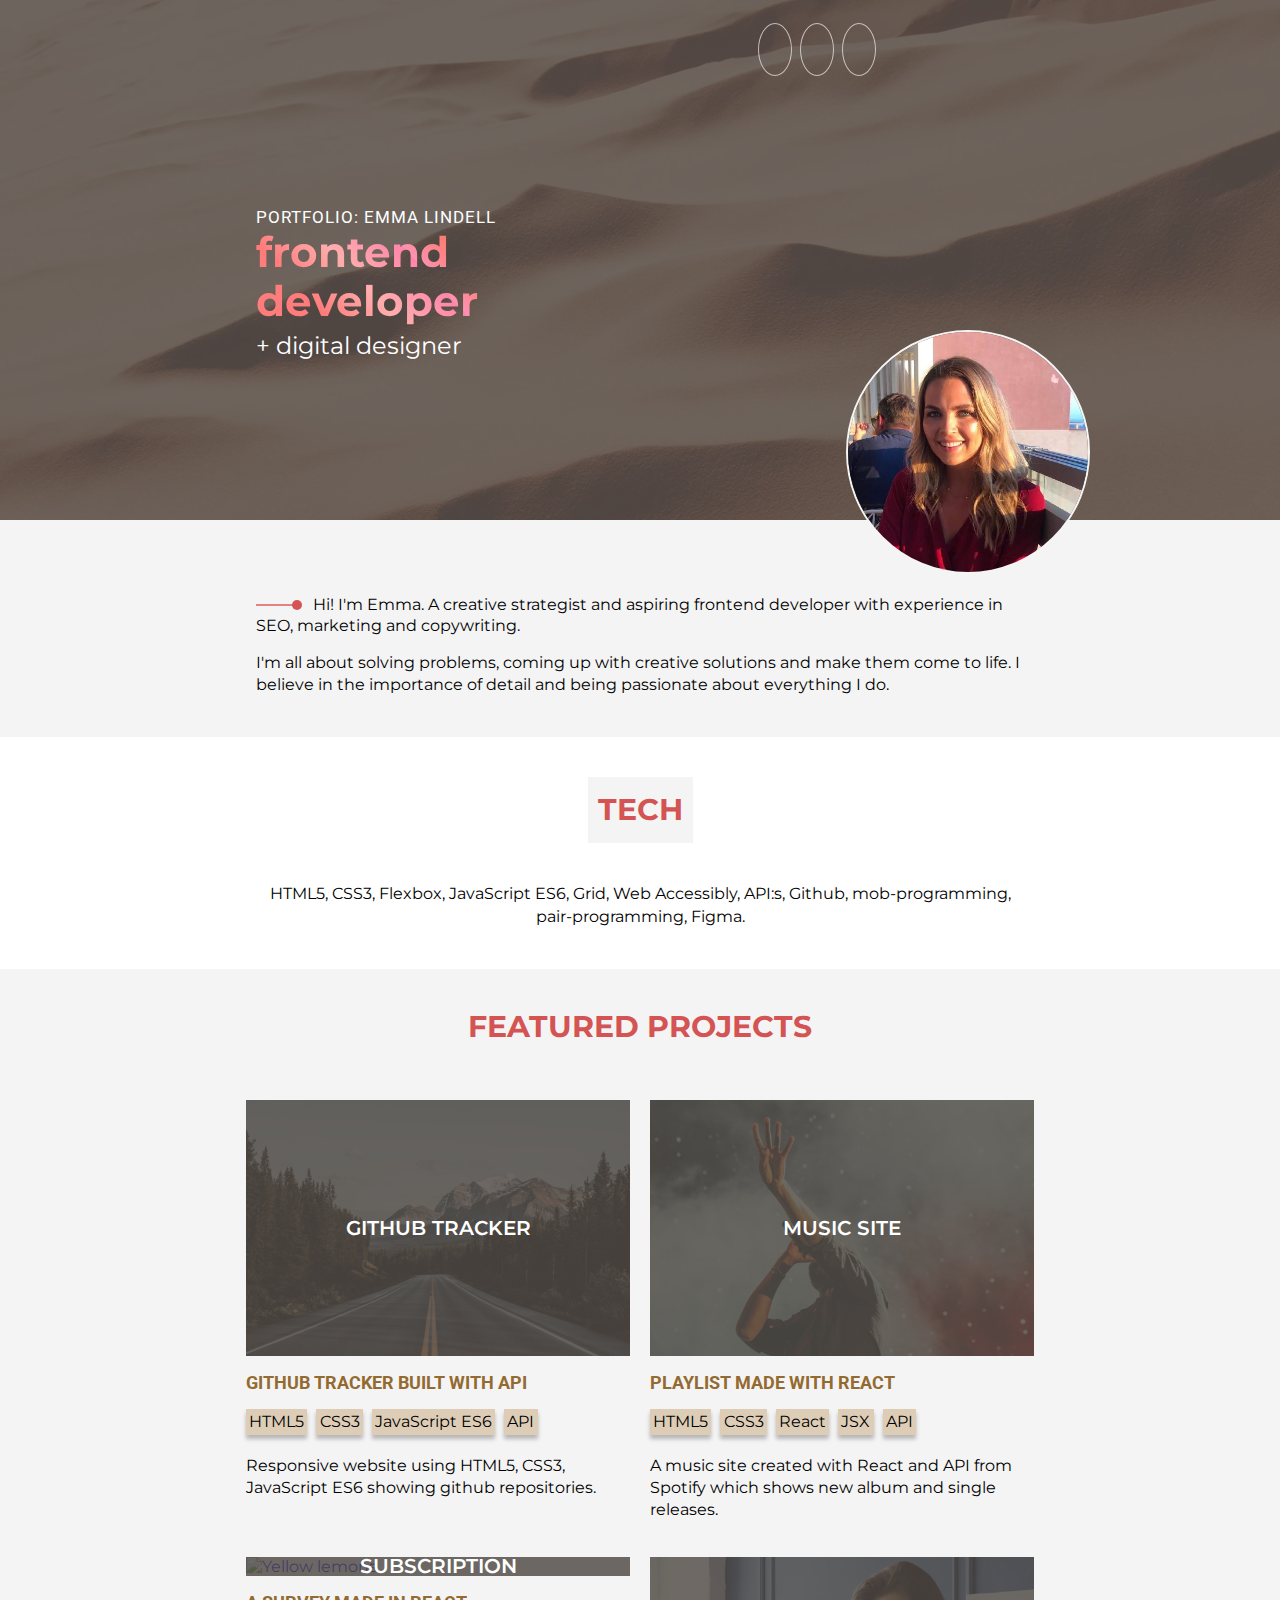
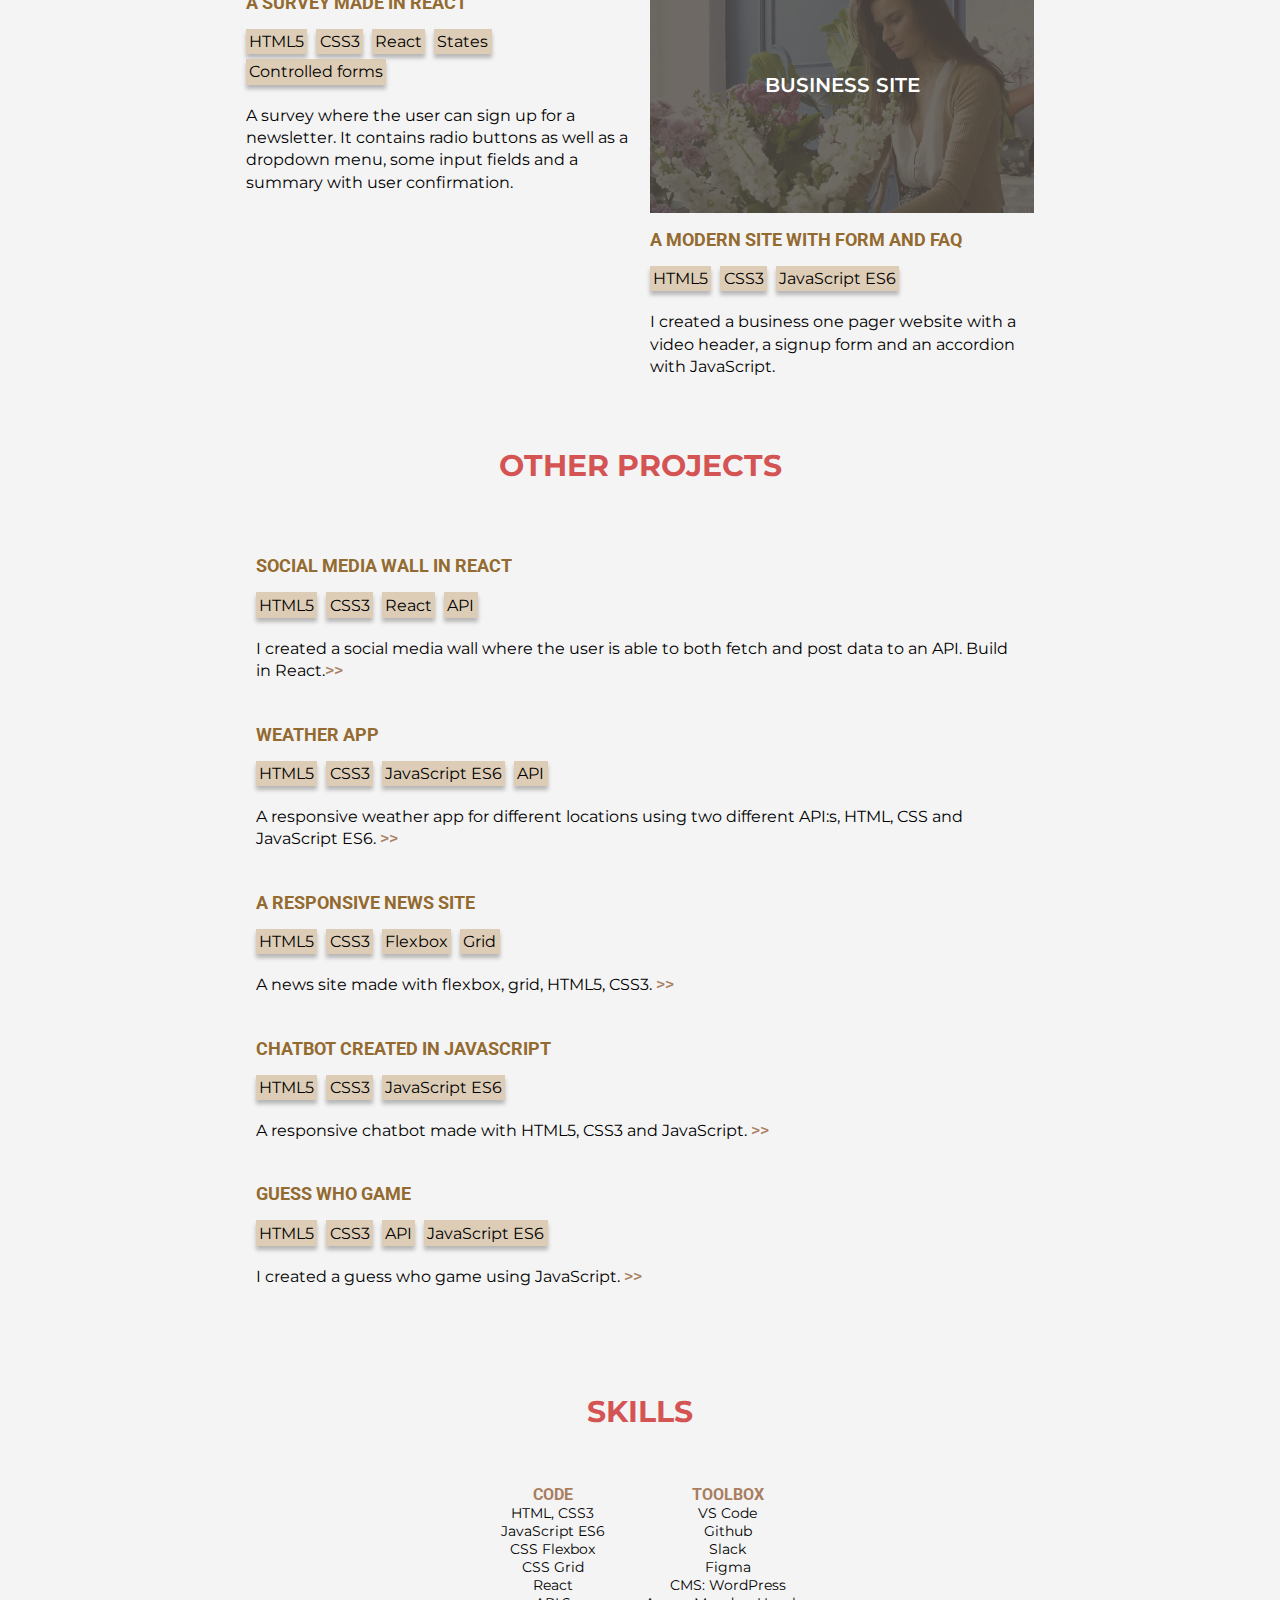
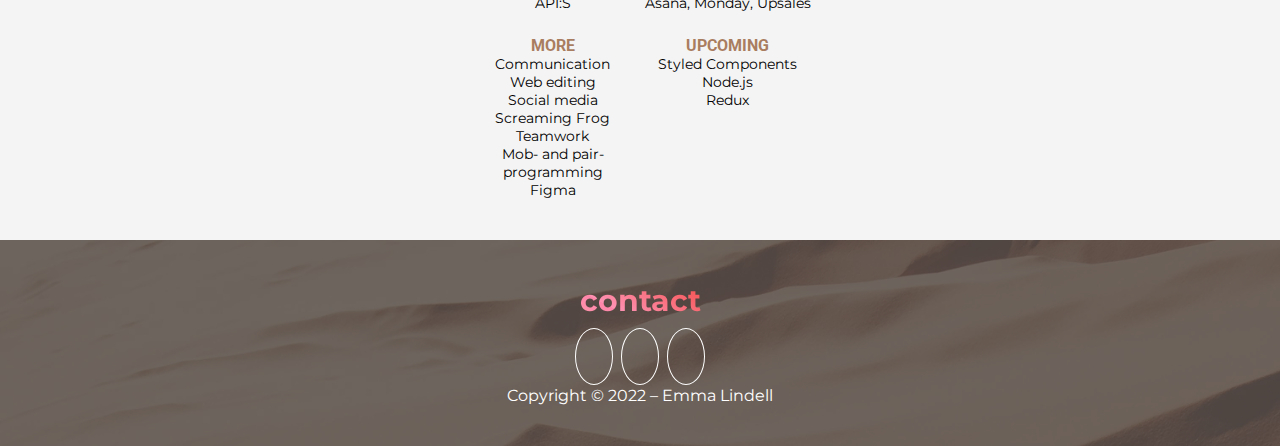
==== commit 235593b2: "added skills" ====
--- a/code/index.html
+++ b/code/index.html
@@ -349,40 +349,62 @@
                         <h2>Skills</h2>
                     </div>
     
-        <div class="skills-parent">
+        <div class="skills-parent-first">
             <div class="skills-child">
                 <!-- CODE -->
-                <h3 class="skills-header">Code</h3>
+                <h3 class="skills-header">CODE</h3>
+                <p>HTML, CSS3</p>
                 <p>JavaScript ES6</p>
-                <p>HTML5</p>
-                <p>GitHub</p>
-                <p>CSS3</p>
+                <p>CSS Flexbox</p>
+                <p>CSS Grid</p>
+                <p>React</p>
+                <p>API:S</p>
             </div>
 
 
             <div class="skills-child">
                 <!-- TOOLS -->
                 <div class="toolbox">
-                <h3 class="skills-header">Toolbox</h3>
-                <p>WordPress</p>
-                <p>Slack, Discord</p>
+                <h3 class="skills-header">TOOLBOX</h3>
+                <p>VS Code</p>
+                <p>Github</p>
+                <p>Slack</p>
+                <p>Figma</p>
+                <p>CMS: WordPress</p>
                 <p>Asana, Monday, Upsales</p>
+          
+            </div>
+            </div>
+
+         
+    </div> 
+
+        <div class="skills-parent-second">
+
+            <div class="skills-child">
+                <!-- MORE -->
+                <h3 class="skills-header">MORE</h3>
+                <p>Communication</p>
+                <p>Web editing</p>
+                <p>Social media</p>
                 <p>Screaming Frog</p>
-                <p>Photoshop</p>
+                <p>Teamwork</p>
+                <p>Mob- and pair-programming</p>
                 <p>Figma</p>
             </div>
-            </div>
+
 
             <div class="skills-child">
                 <!-- UPCOMING -->
-                <h3 class="skills-header">Upcoming</h3>
+                <h3 class="skills-header">UPCOMING</h3>
                 <p>Styled Components</p>
                 <p>Node.js</p>
                 <p>Redux</p>
-                <p>React</p>
-        </div>
-
-    </div>
+                
+        </div>
+
+        </div>
+
 </section>
 
 </main>
--- a/code/style.css
+++ b/code/style.css
@@ -287,18 +287,26 @@
   color: #a97d60;
 }
 
-.skills-parent {
-  display: flex;
-  justify-content: center;
+.skills-parent-first {
+  display: flex;
+  justify-content: space-evenly;
   font-size: 14px;
   width: 100%;
 }
 
+.skills-parent-second {
+  display: flex;
+  justify-content: space-evenly;
+  font-size: 14px;
+  width: 100%;
+  margin-top: 1.5rem;
+}
+
 .skills-child {
   display: flex;
   flex-direction: column;
   text-align: center;
-  width: 33%;
+  width: 50%;
 }
 
 .skills-header {
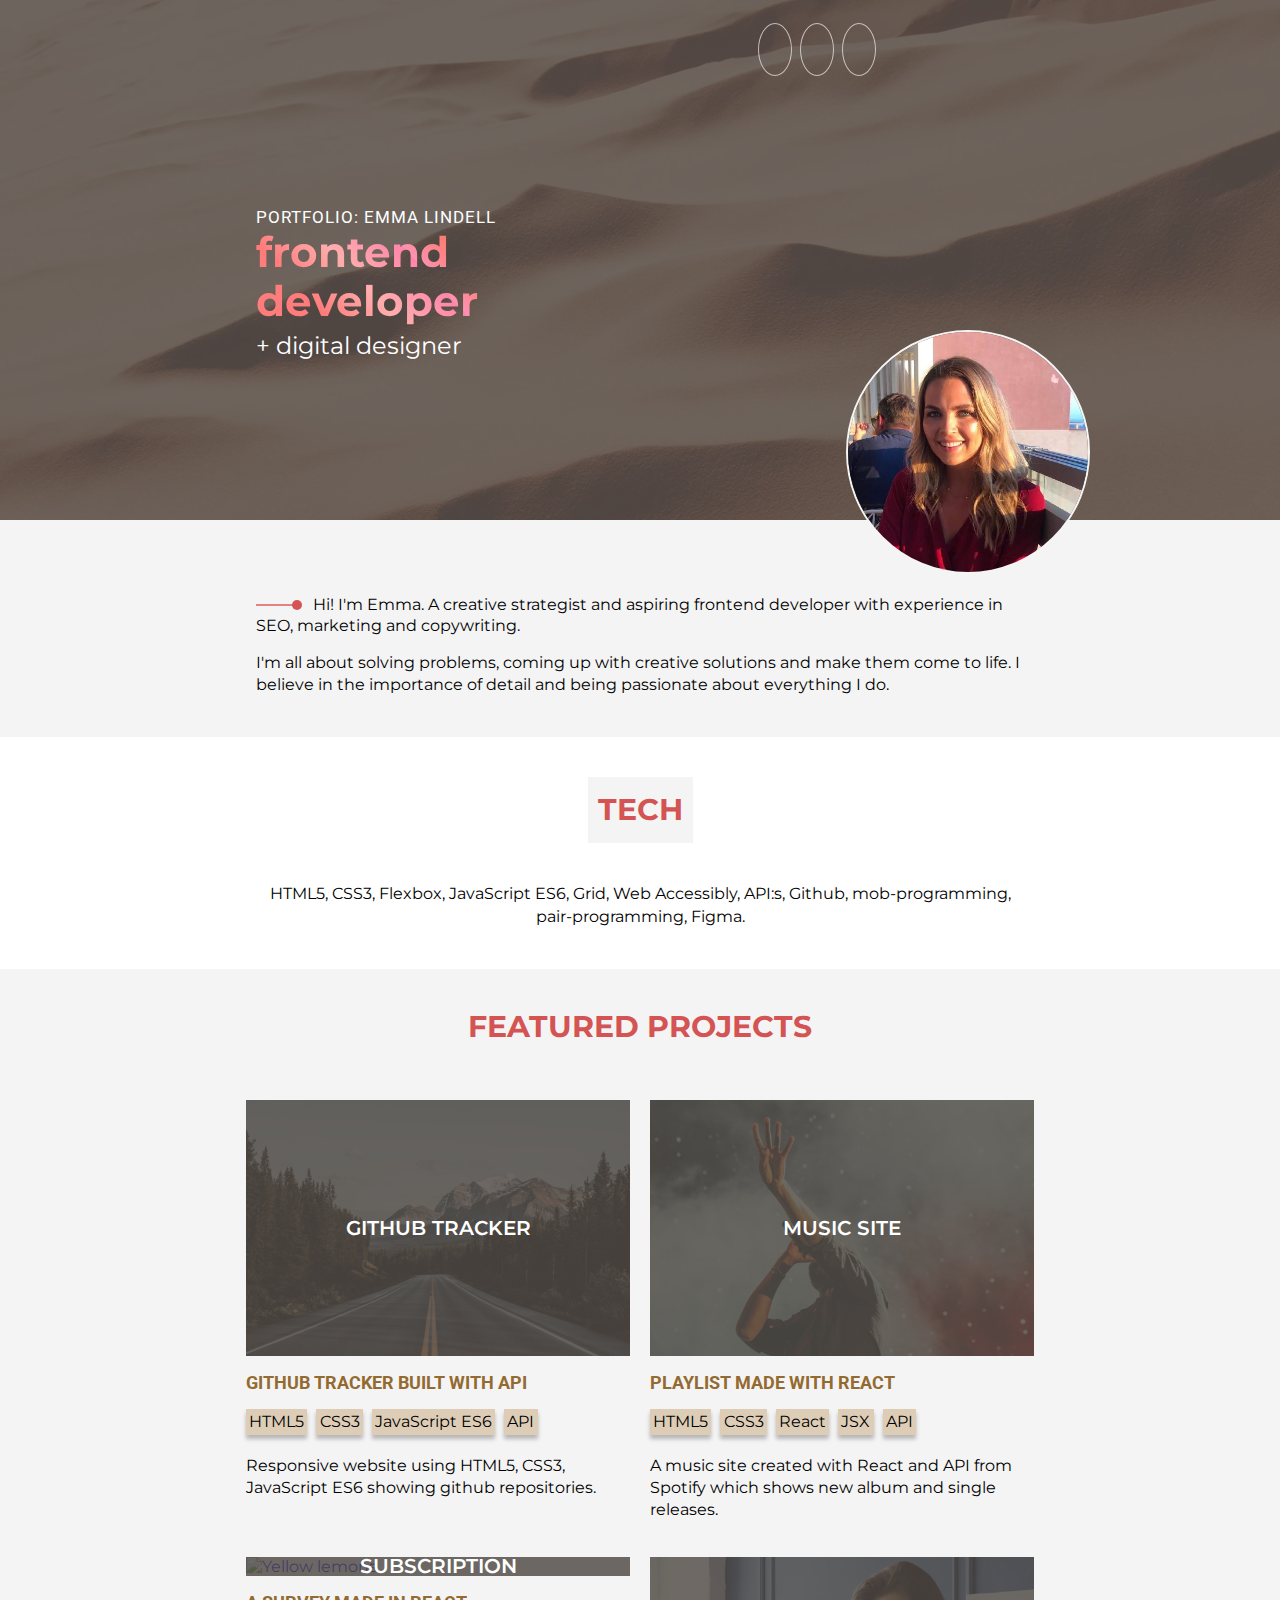
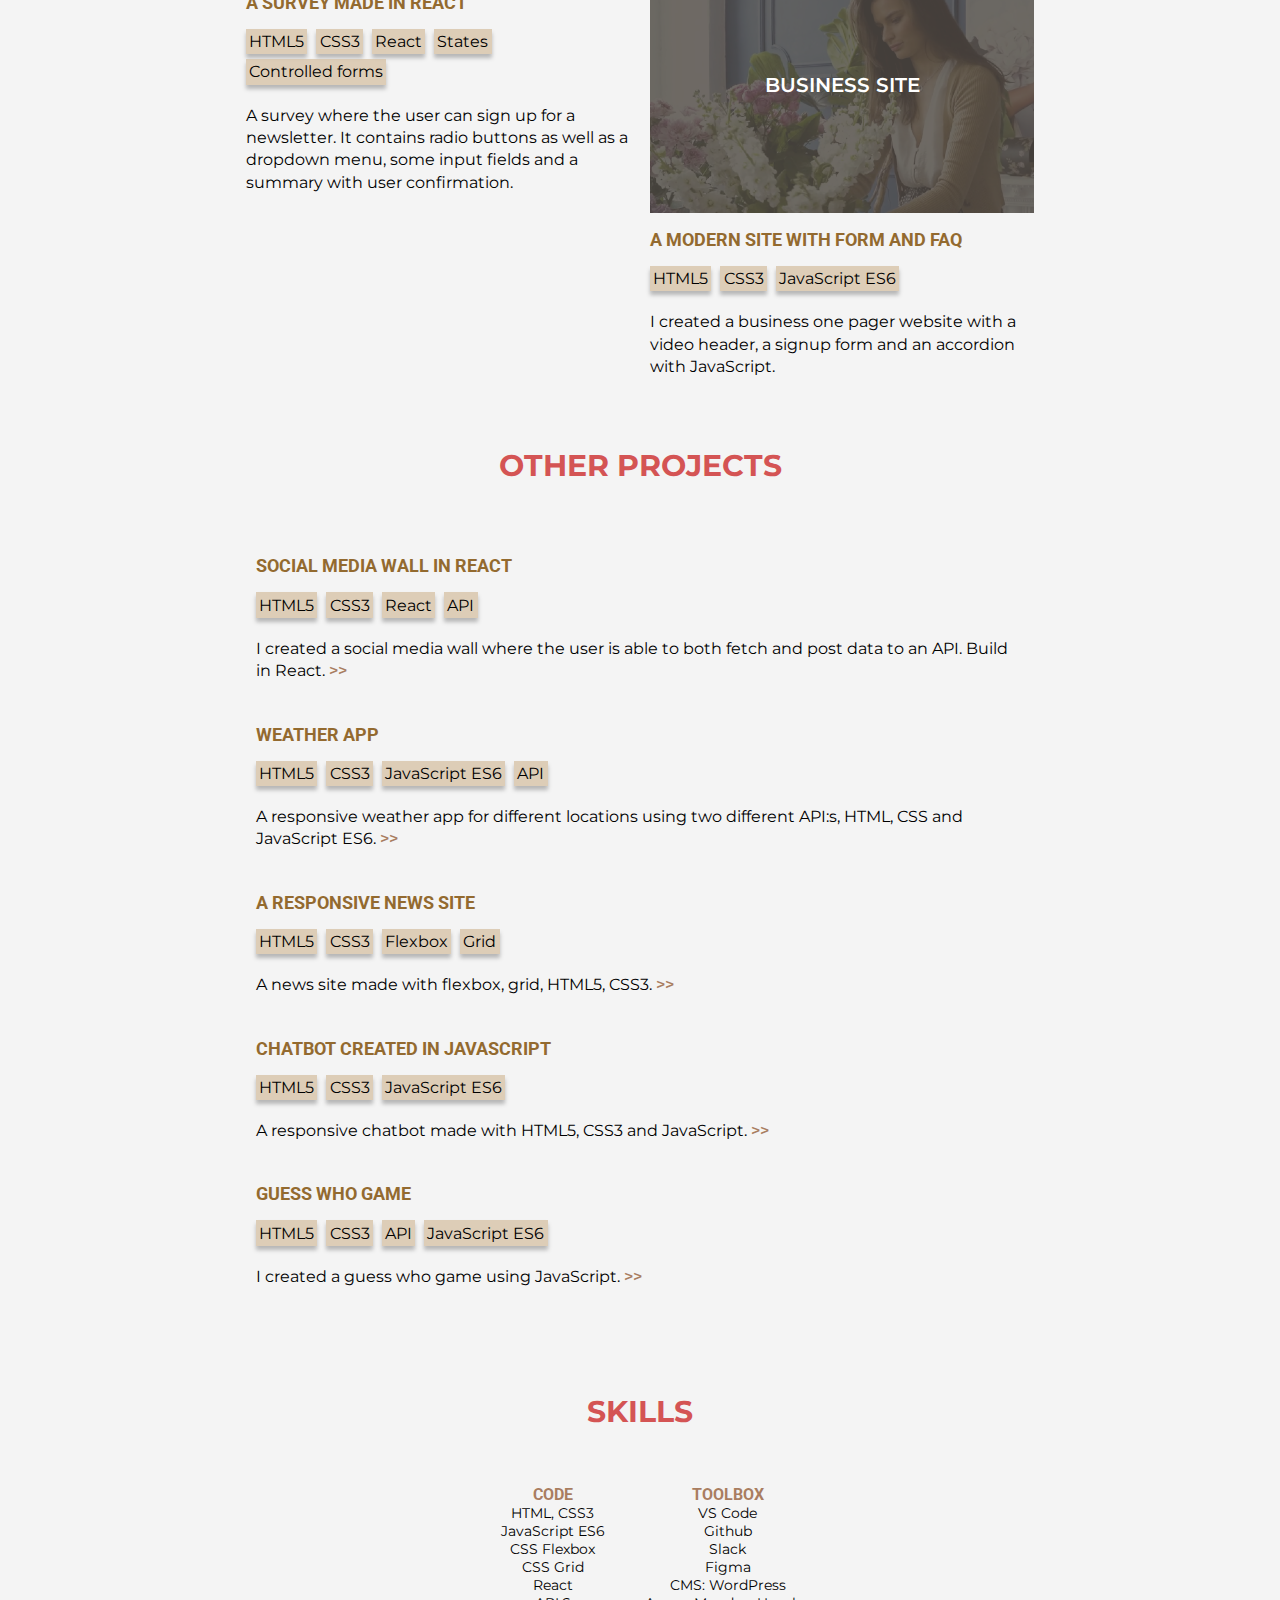
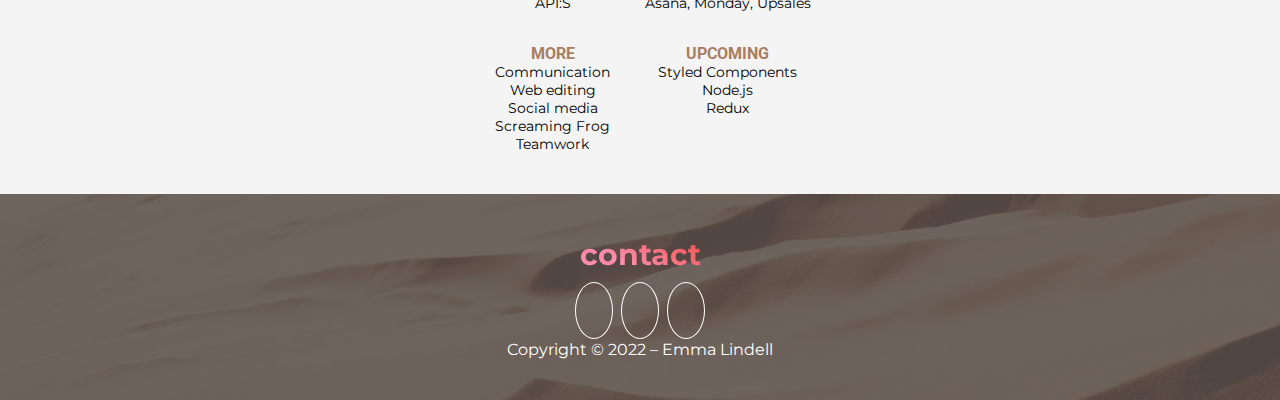
==== commit 23fae3ed: "small changes" ====
--- a/code/index.html
+++ b/code/index.html
@@ -263,7 +263,7 @@
 
         </div>
                     <p class="project-description">
-                       I created a social media wall where the user is able to both fetch and post data to an API. Build in React.<a class="link-to-netlify" href="https://happy-thoughts-today.netlify.app/" rel="link to happy thoughts app made in React" target="_blank">>></a>
+                       I created a social media wall where the user is able to both fetch and post data to an API. Build in React. <a class="link-to-netlify" href="https://happy-thoughts-today.netlify.app/" rel="link to happy thoughts app made in React" target="_blank">>></a>
                     </p>
     </div>
 
@@ -389,8 +389,6 @@
                 <p>Social media</p>
                 <p>Screaming Frog</p>
                 <p>Teamwork</p>
-                <p>Mob- and pair-programming</p>
-                <p>Figma</p>
             </div>
 
 
--- a/code/style.css
+++ b/code/style.css
@@ -299,7 +299,7 @@
   justify-content: space-evenly;
   font-size: 14px;
   width: 100%;
-  margin-top: 1.5rem;
+  margin-top: 2rem;
 }
 
 .skills-child {
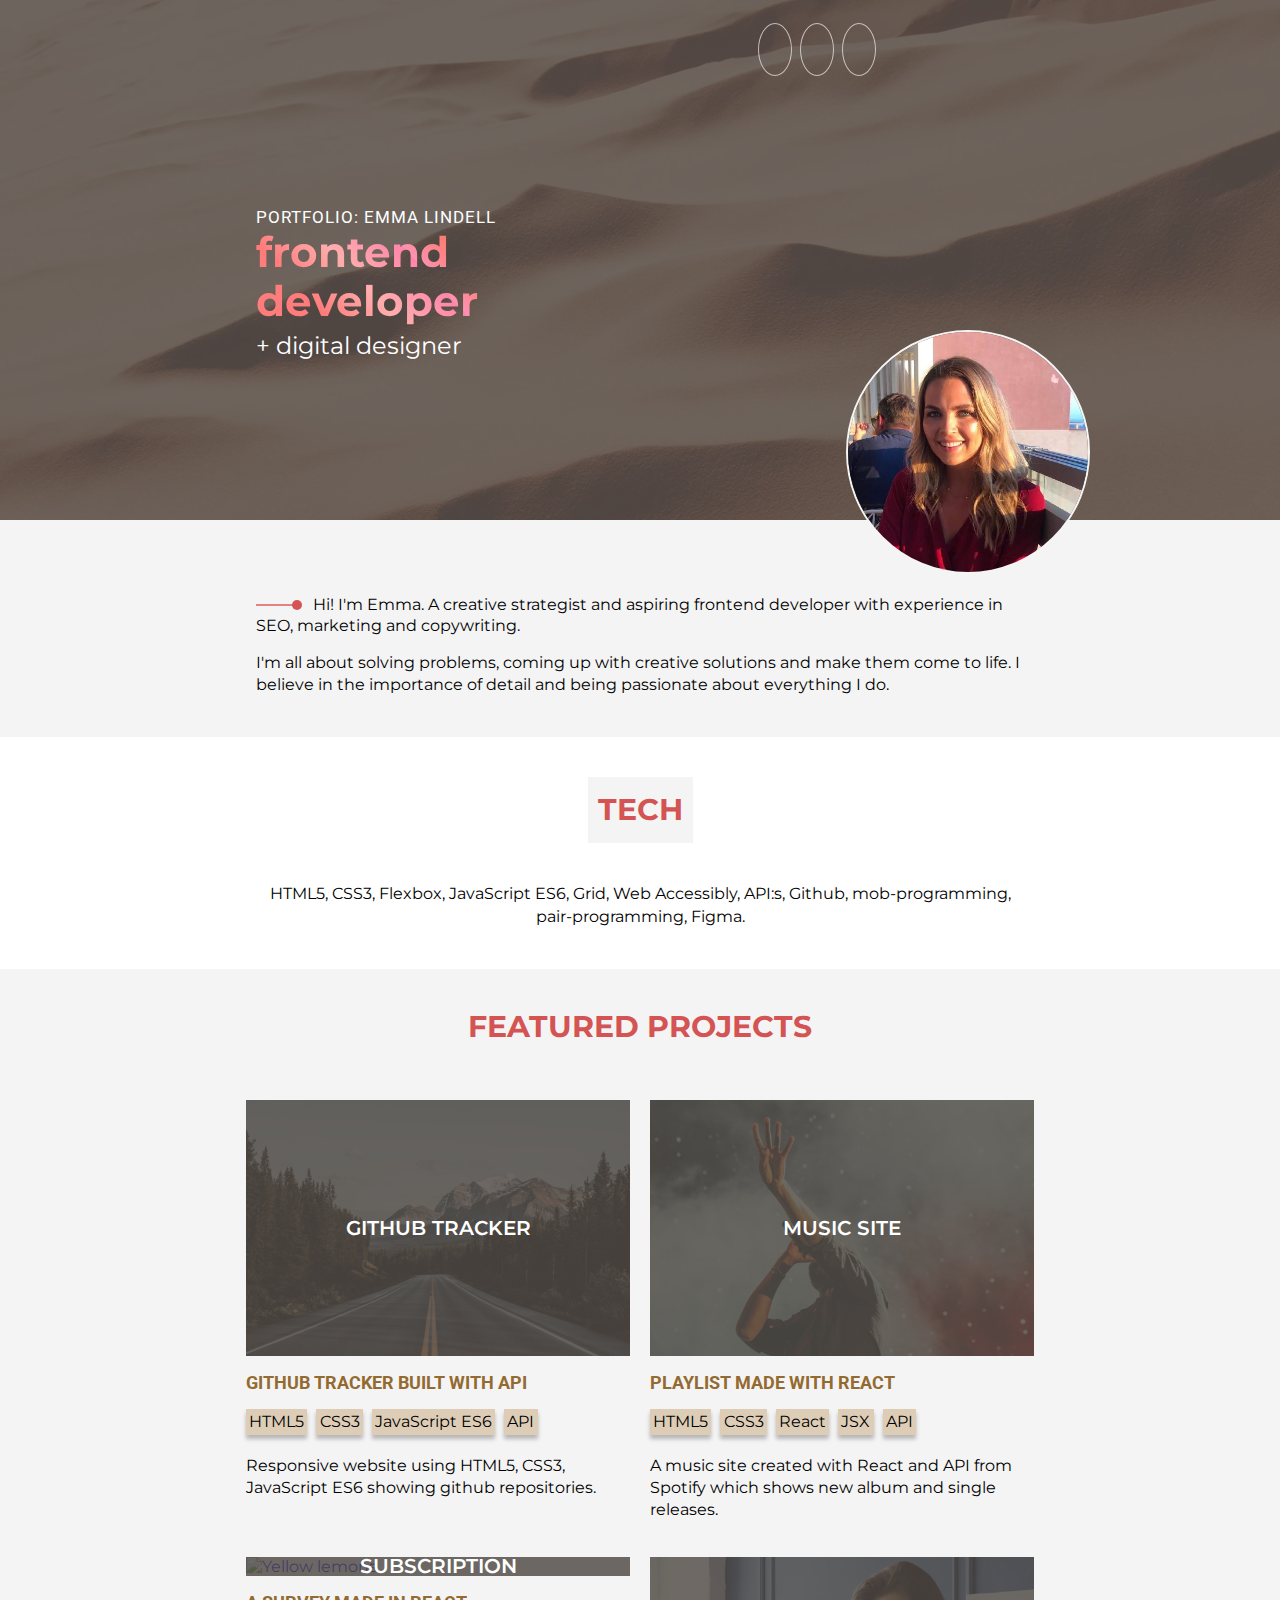
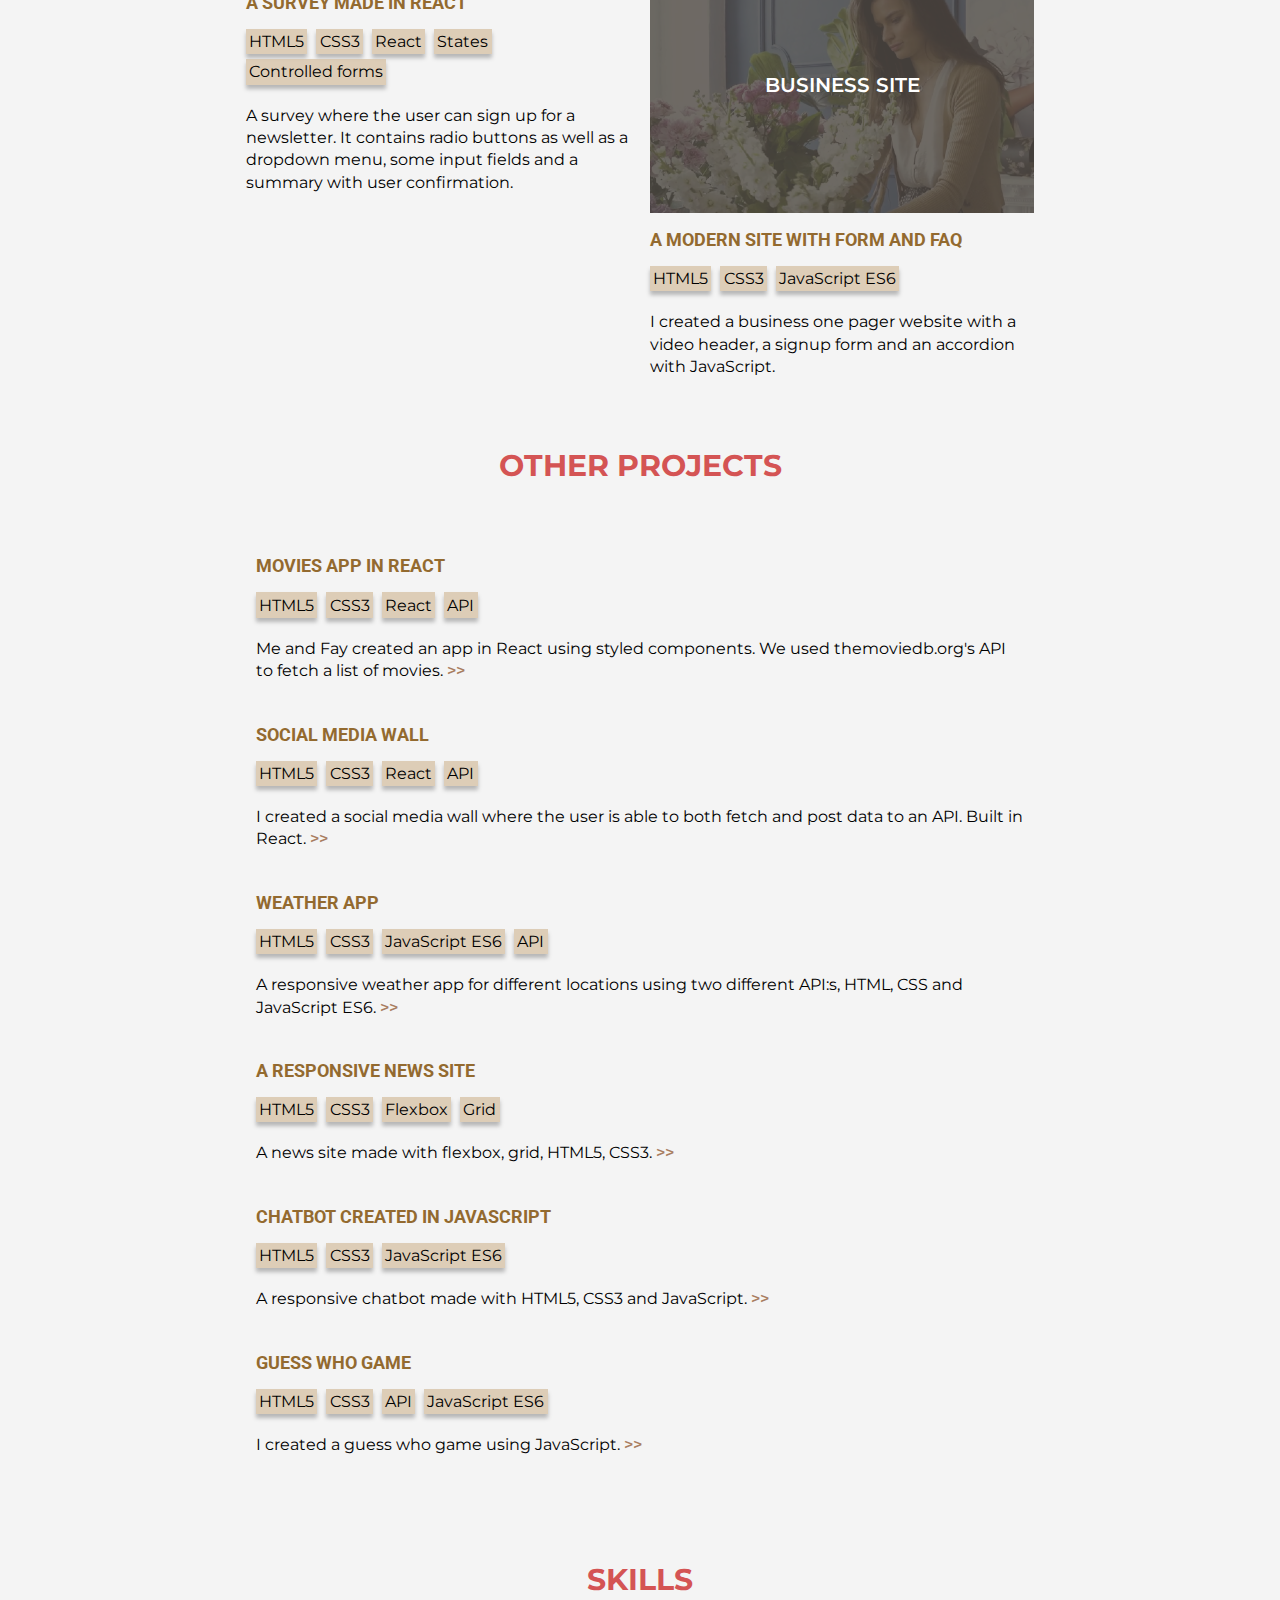
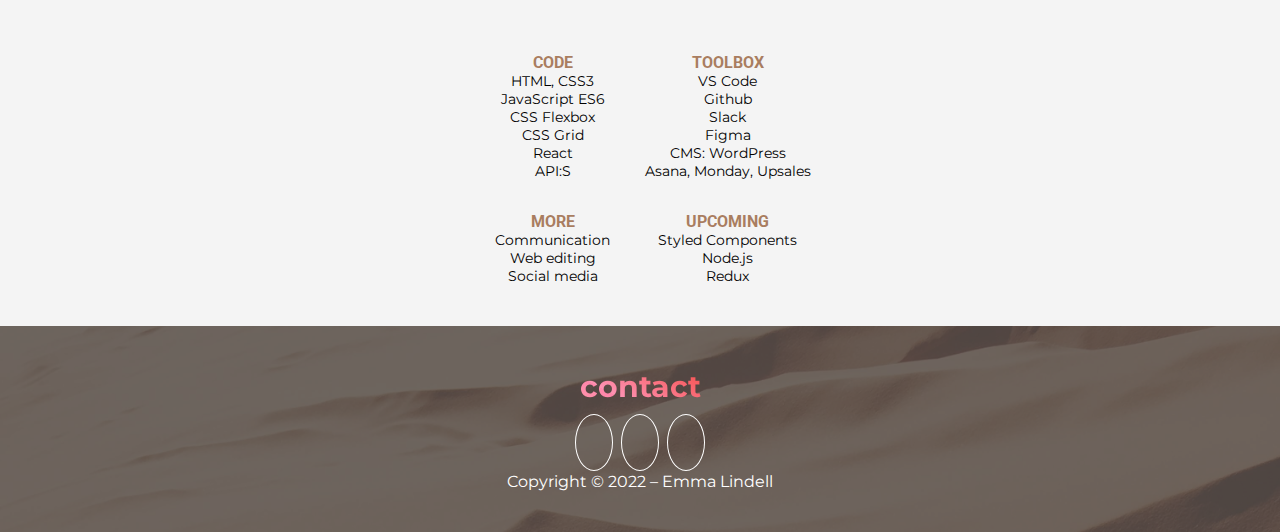
==== commit 0e589ebf: "added more tools" ====
--- a/code/index.html
+++ b/code/index.html
@@ -252,7 +252,7 @@
 
     <div class="project-text-group-others">
         <div class="project-heading">
-                    <h2>Social Media Wall in React</h2>
+                    <h2>Movies app in React</h2>
                 
                     <div class="technology-used">
                         <span class="technology-span">HTML5</span>
@@ -263,7 +263,25 @@
 
         </div>
                     <p class="project-description">
-                       I created a social media wall where the user is able to both fetch and post data to an API. Build in React. <a class="link-to-netlify" href="https://happy-thoughts-today.netlify.app/" rel="link to happy thoughts app made in React" target="_blank">>></a>
+                       Me and Fay created an app in React using styled components. We used themoviedb.org's API to fetch a list of movies.
+                       <a class="link-to-netlify" href="https://emma-fay-movies.netlify.app/" rel="link to movies app made in React" target="_blank">>></a>
+                    </p>
+    </div>
+
+    <div class="project-text-group-others">
+        <div class="project-heading">
+                    <h2>Social Media Wall</h2>
+                
+                    <div class="technology-used">
+                        <span class="technology-span">HTML5</span>
+                        <span class="technology-span">CSS3</span>
+	                    <span class="technology-span">React</span>
+	                    <span class="technology-span">API</span>
+                </div>
+
+        </div>
+                    <p class="project-description">
+                       I created a social media wall where the user is able to both fetch and post data to an API. Built in React. <a class="link-to-netlify" href="https://happy-thoughts-today.netlify.app/" rel="link to happy thoughts app made in React" target="_blank">>></a>
                     </p>
     </div>
 
@@ -387,8 +405,6 @@
                 <p>Communication</p>
                 <p>Web editing</p>
                 <p>Social media</p>
-                <p>Screaming Frog</p>
-                <p>Teamwork</p>
             </div>
 
 
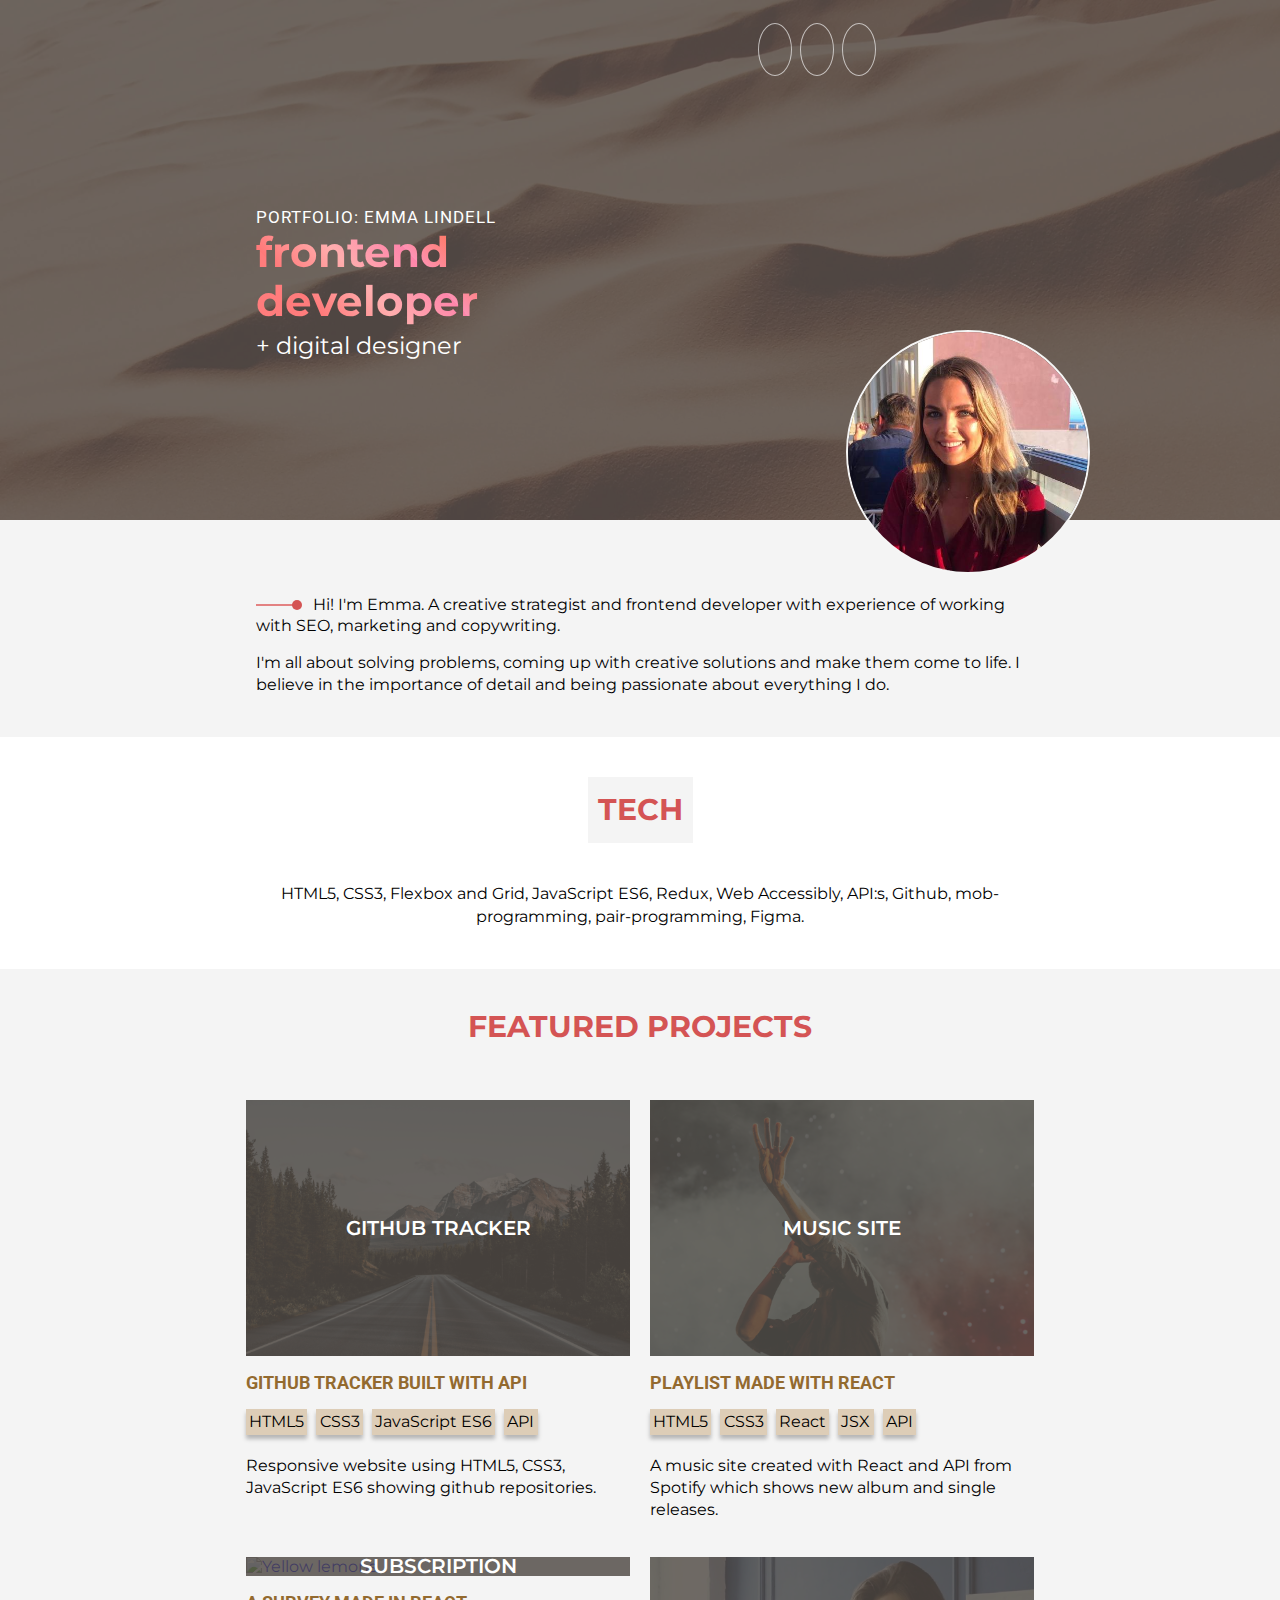
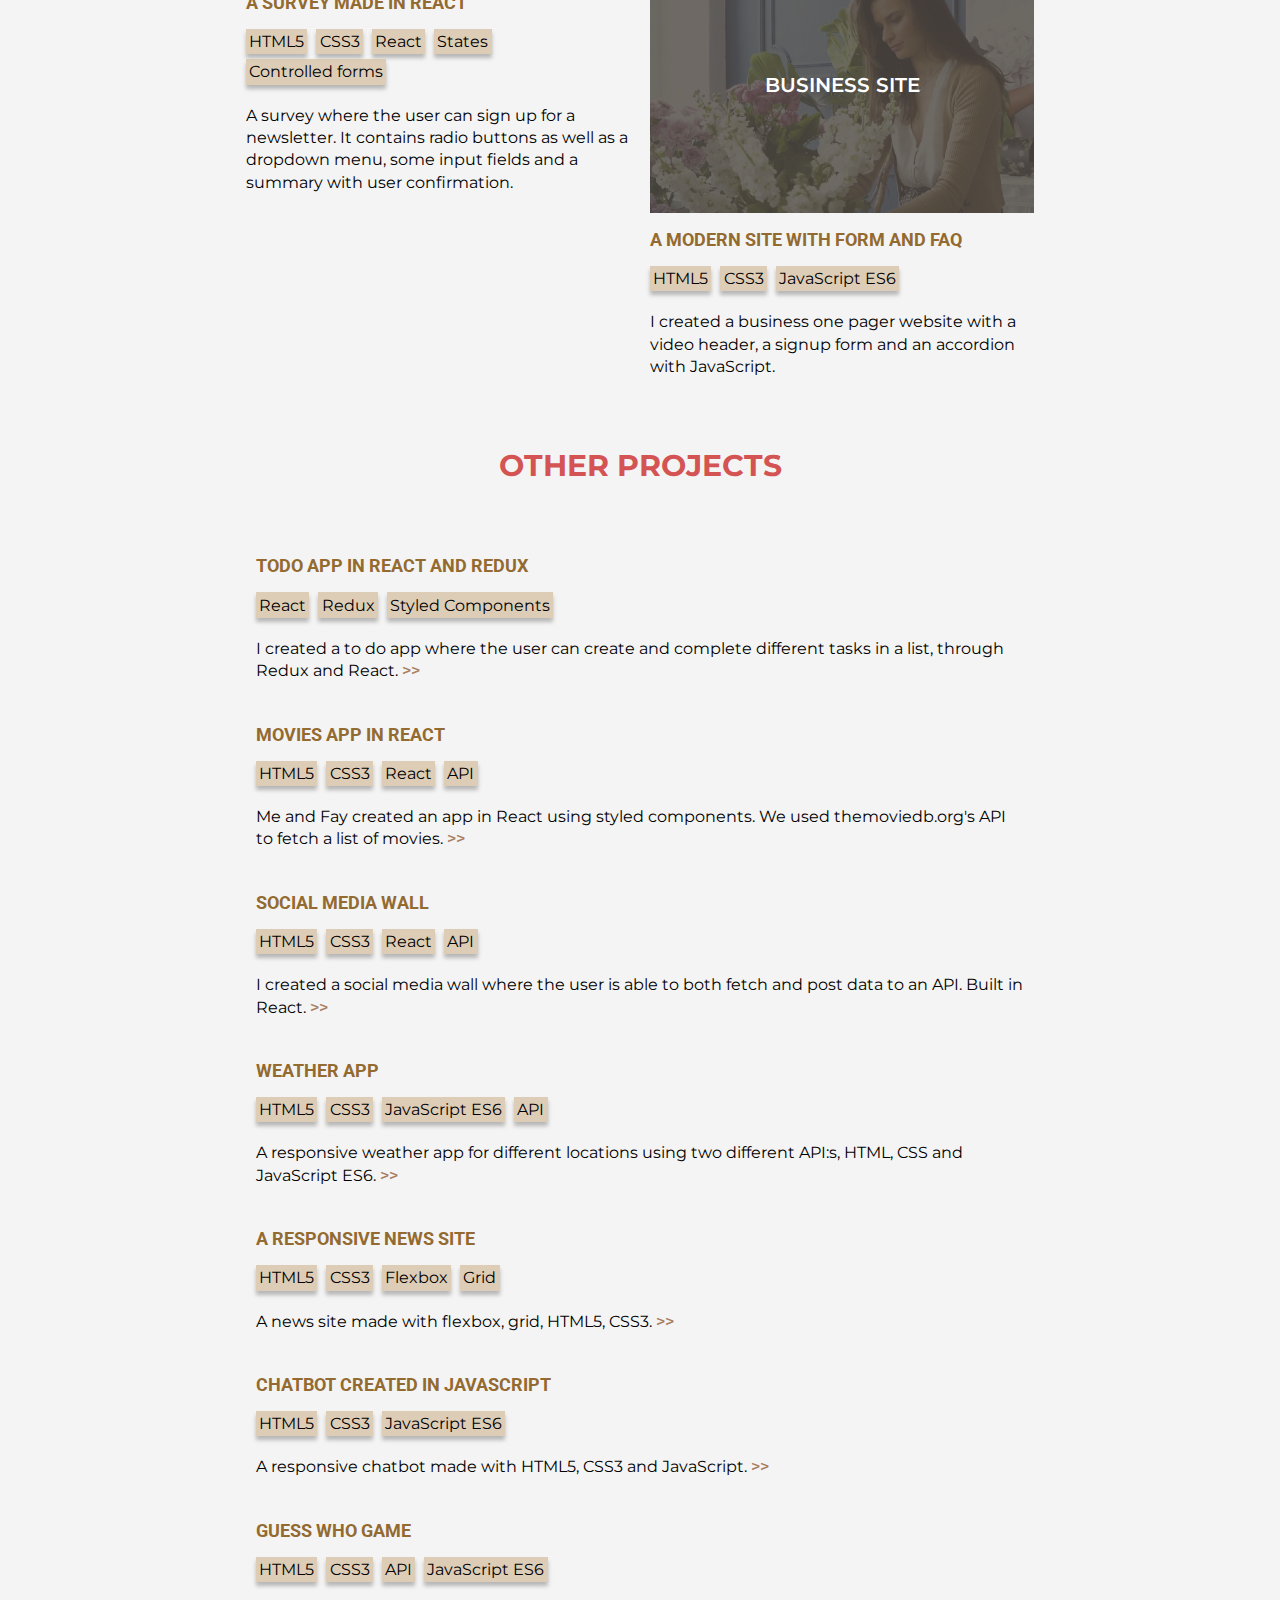
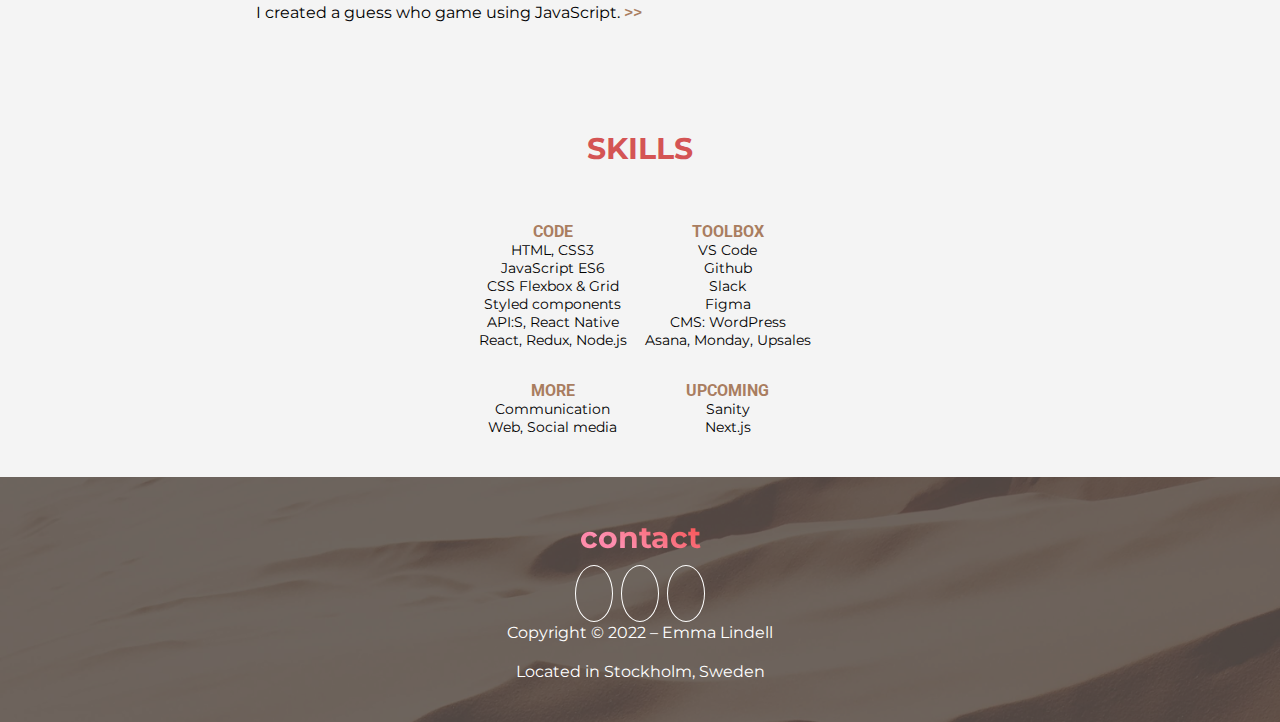
==== commit 8132df9c: "Added Sanity and Next.js" ====
--- a/code/index.html
+++ b/code/index.html
@@ -60,7 +60,7 @@
             <p class="top-section">
                 <span class="line"></span>
                 <span class="dot"></span>
-                <span class="presentation-hello">Hi! I'm Emma. A creative strategist and aspiring frontend developer with experience in SEO, marketing and copywriting.
+                <span class="presentation-hello">Hi! I'm Emma. A creative strategist and frontend developer with experience of working with SEO, marketing and copywriting.
                 </span>
 
                 <span class="presentation-hello-second">I'm all about solving problems, coming up with creative solutions and make them come to life. I believe in the importance of detail and being passionate about everything I do.</span>
@@ -76,7 +76,7 @@
                 <h2>Tech</h2>
             </div>
 
-            <p class="tech-tools">HTML5, CSS3, Flexbox, JavaScript ES6, Grid, Web Accessibly, API:s, Github, mob-programming, pair-programming, Figma.
+            <p class="tech-tools">HTML5, CSS3, Flexbox and Grid, JavaScript ES6, Redux, Web Accessibly, API:s, Github, mob-programming, pair-programming, Figma.
             </p>
         </div>
     </section>
@@ -249,6 +249,25 @@
             <div class="big-project-heading">
                 <h2>Other projects</h2>
     </div>
+
+    <div class="project-text-group-others">
+        <div class="project-heading">
+                    <h2>Todo App in React and Redux</h2>
+                
+                    <div class="technology-used">
+                        <span class="technology-span">React</span>
+                        <span class="technology-span">Redux</span>
+	                    <span class="technology-span">Styled Components</span>
+                </div>
+
+        </div>
+                    <p class="project-description">
+                       I created a to do app where the user can create and complete different tasks in a list, through Redux and React.
+                       <a class="link-to-netlify" href="https://dothistoday.netlify.app/" rel="link to to do app" target="_blank">>></a>
+                    </p>
+    </div>
+
+
 
     <div class="project-text-group-others">
         <div class="project-heading">
@@ -373,10 +392,10 @@
                 <h3 class="skills-header">CODE</h3>
                 <p>HTML, CSS3</p>
                 <p>JavaScript ES6</p>
-                <p>CSS Flexbox</p>
-                <p>CSS Grid</p>
-                <p>React</p>
-                <p>API:S</p>
+                <p>CSS Flexbox & Grid</p>
+                <p>Styled components</p>
+                <p>API:S, React Native</p>
+                <p>React, Redux, Node.js</p>
             </div>
 
 
@@ -403,17 +422,16 @@
                 <!-- MORE -->
                 <h3 class="skills-header">MORE</h3>
                 <p>Communication</p>
-                <p>Web editing</p>
-                <p>Social media</p>
+                <p>Web, Social media</p>
             </div>
 
 
             <div class="skills-child">
                 <!-- UPCOMING -->
                 <h3 class="skills-header">UPCOMING</h3>
-                <p>Styled Components</p>
-                <p>Node.js</p>
-                <p>Redux</p>
+                <p>Sanity</p>
+                <p>Next.js</p>
+
                 
         </div>
 
@@ -438,6 +456,7 @@
             </nav>
         
         <p class="copyright">Copyright © 2022 – Emma Lindell</p>
+        <p class="copyright">Located in Stockholm, Sweden</p>
 
     </div>
 
